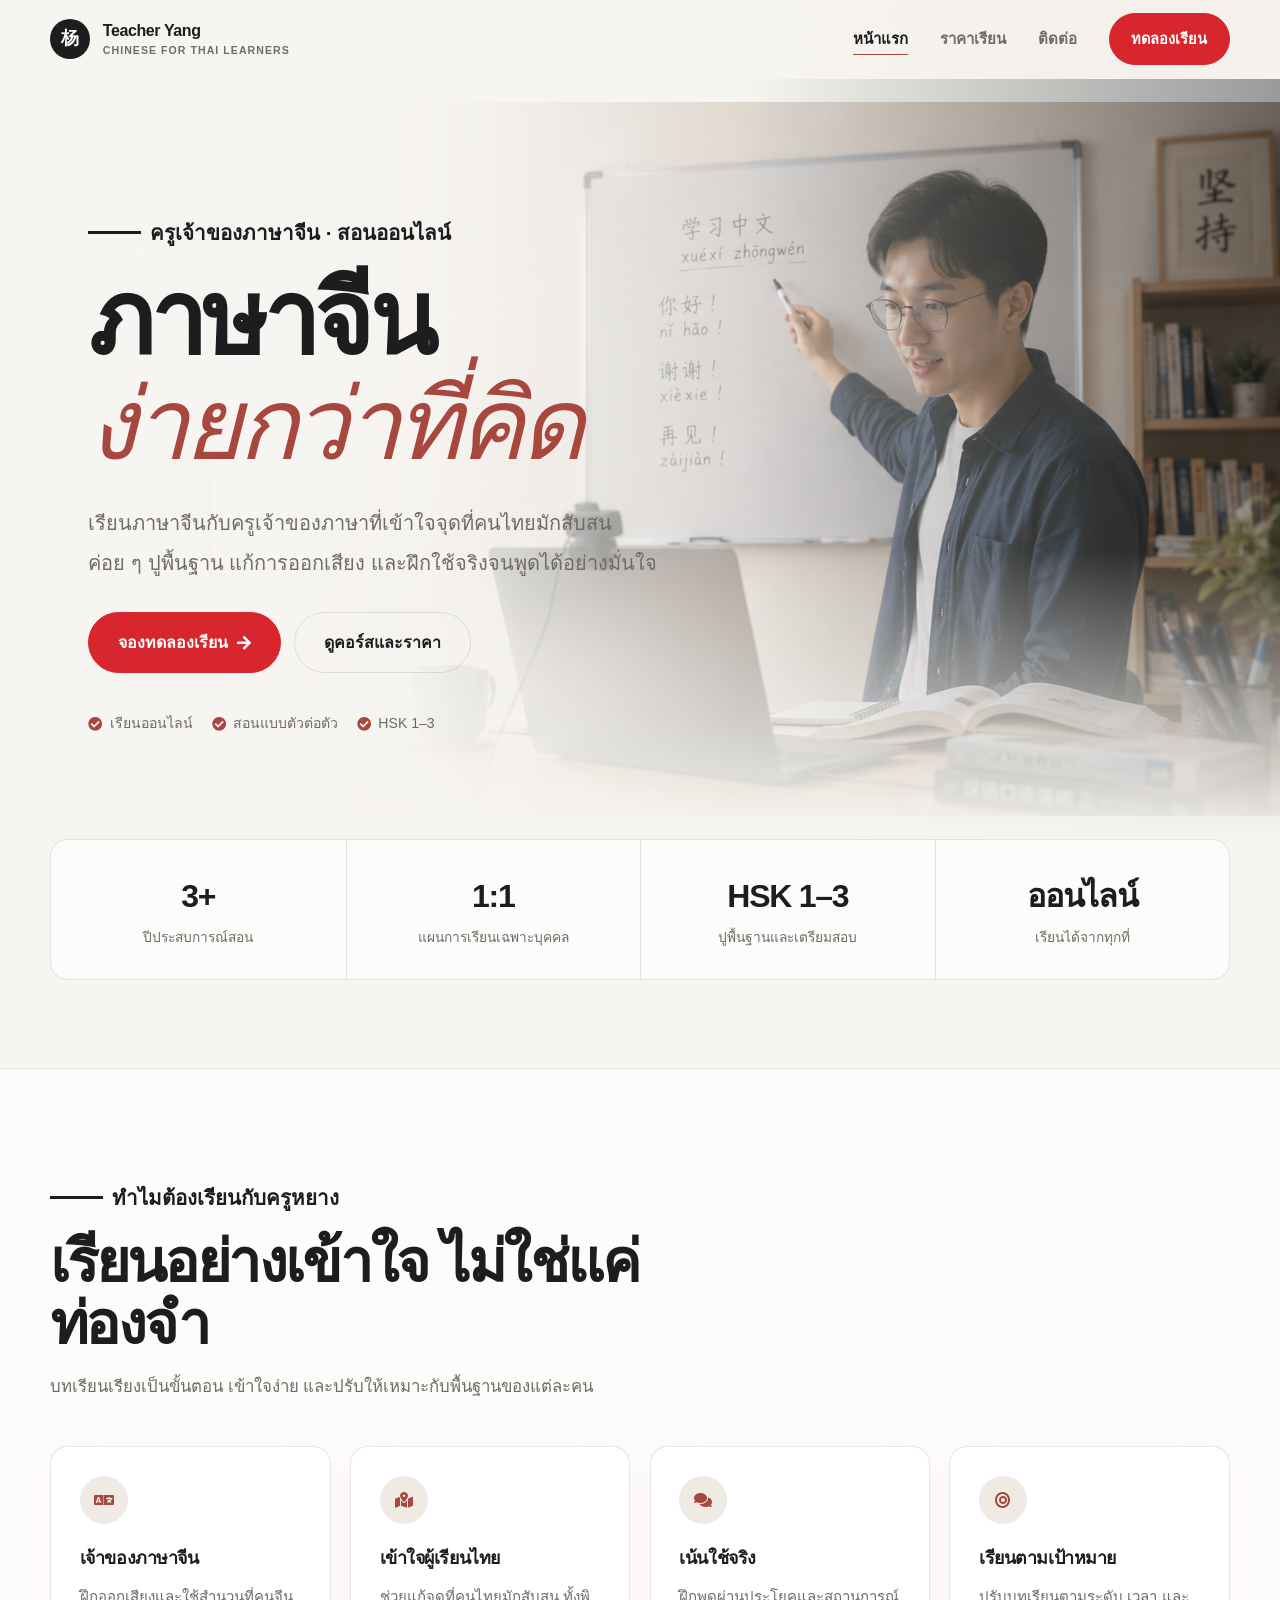
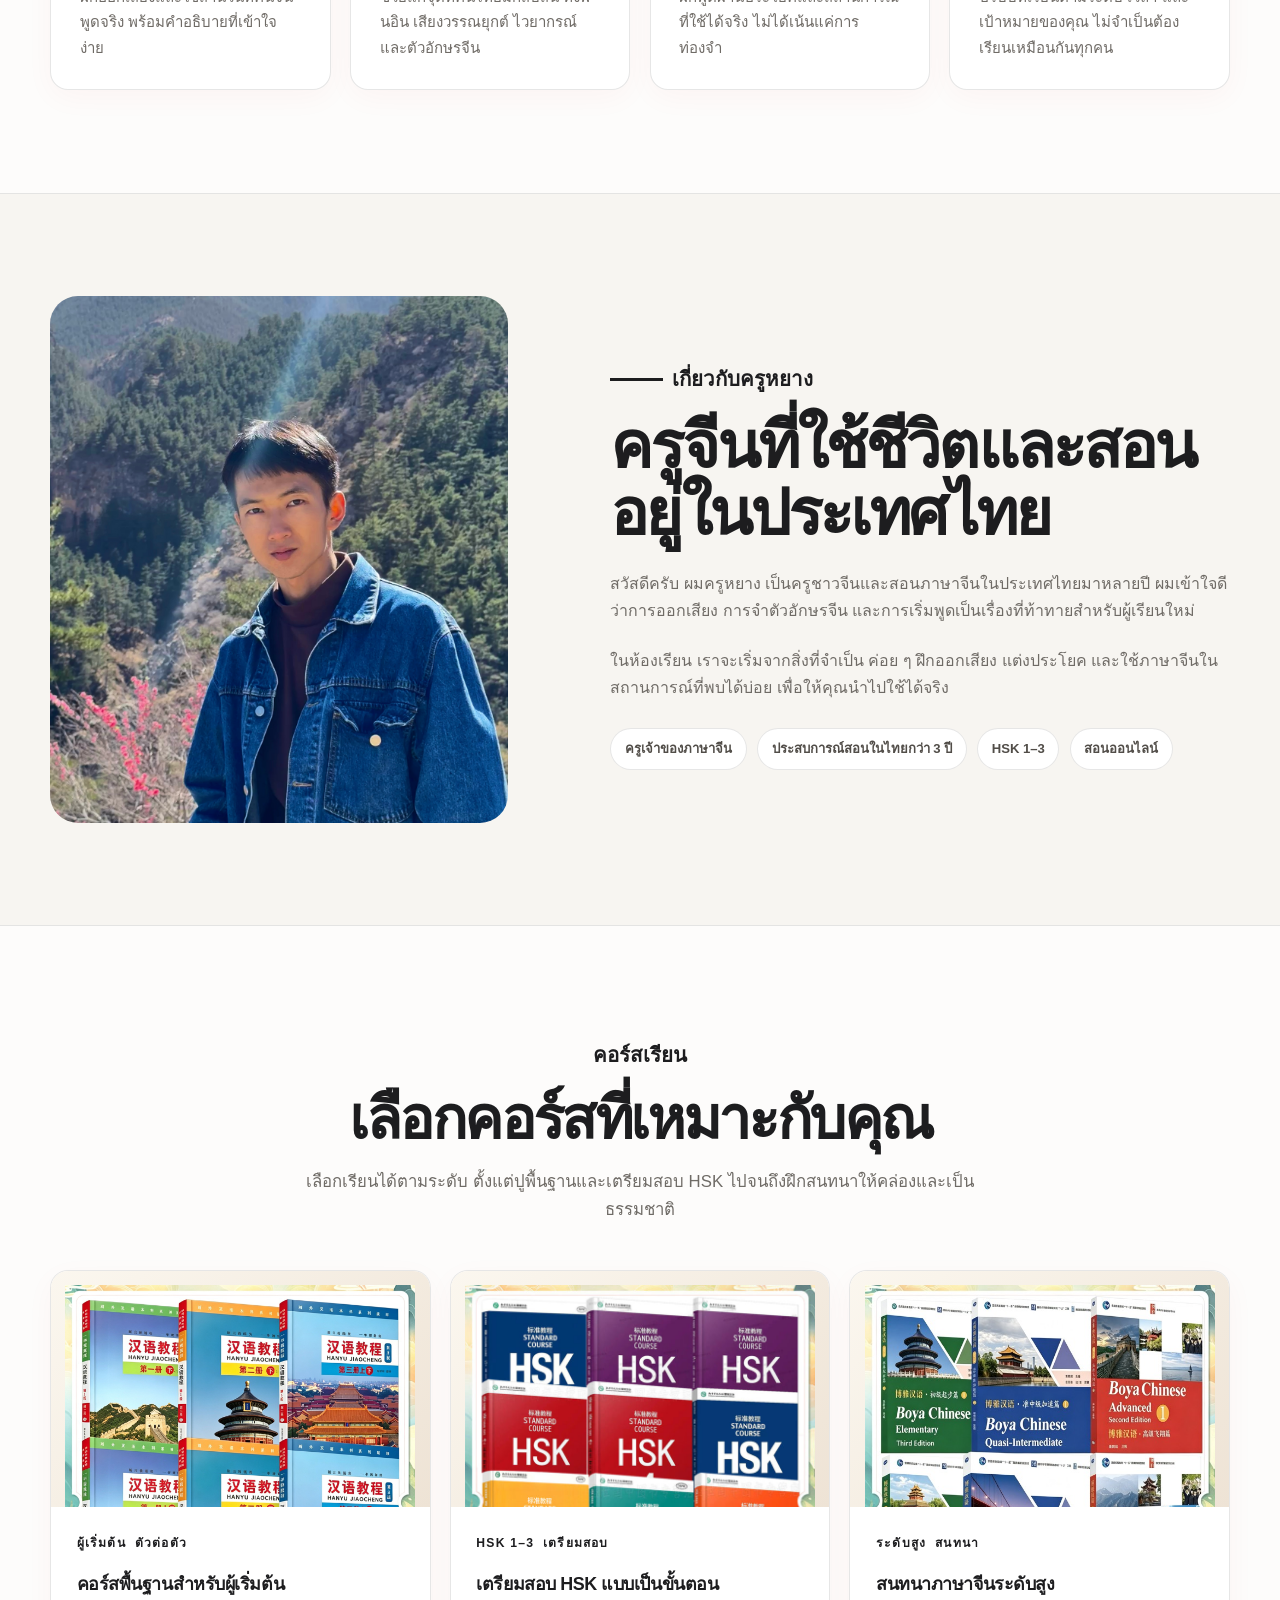
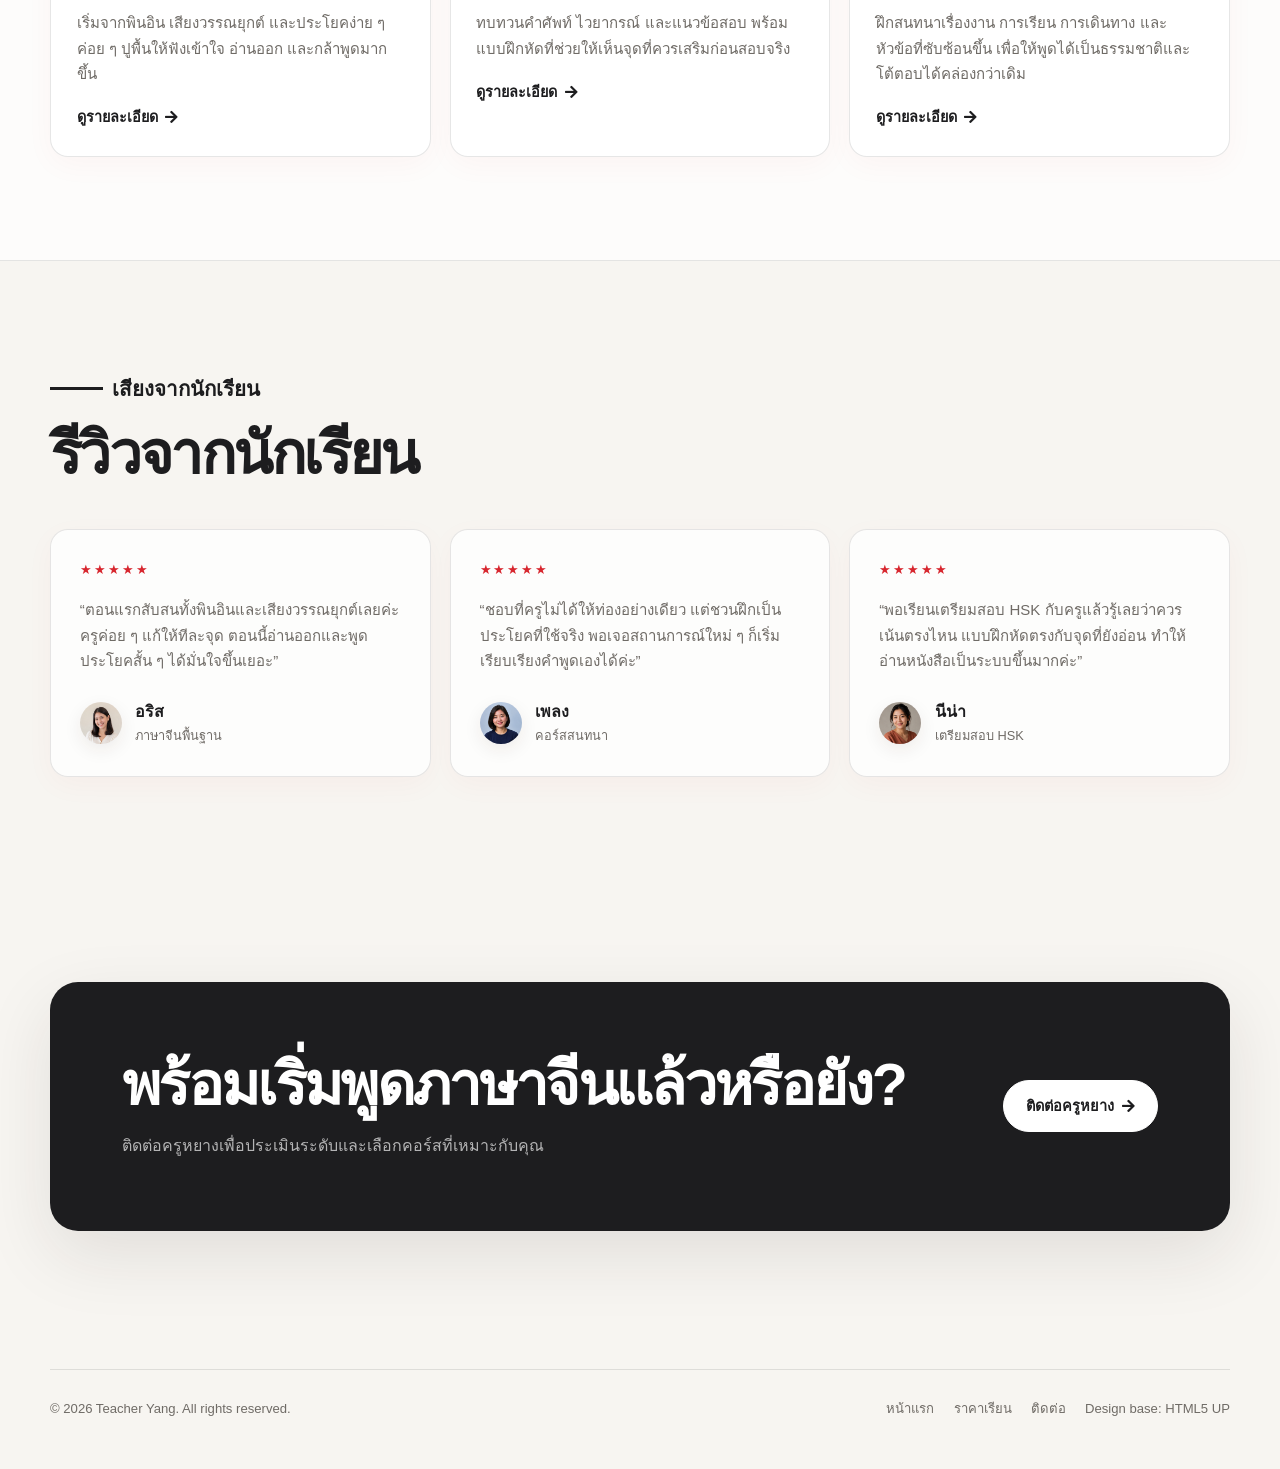
==== my-website--Chinese/index.html @ 4081b5c6 "Remove homepage learning resource section" ====
<!DOCTYPE HTML>
<!--
  Based on Editorial by HTML5 UP
  html5up.net | @ajlkn
  Free for personal and commercial use under the CCA 3.0 license (html5up.net/license)
-->
<html lang="th">
  <head>
    <title>Teacher Yang | เรียนภาษาจีนกับเจ้าของภาษา</title>
    <meta charset="utf-8" />
    <meta name="viewport" content="width=device-width, initial-scale=1" />
    <meta name="description" content="เรียนภาษาจีนออนไลน์กับครูหยาง เจ้าของภาษาจีนที่เข้าใจผู้เรียนชาวไทย" />
    <link rel="stylesheet" href="assets/css/fontawesome-all.min.css" />
    <link rel="stylesheet" href="assets/css/custom.css" />
  </head>
  <body class="site-body">
    <header class="site-header">
      <div class="container navbar">
        <a class="brand" href="index.html" aria-label="Teacher Yang homepage">
          <span class="brand-mark">杨</span>
          <span>Teacher Yang<small>Chinese for Thai learners</small></span>
        </a>

        <button class="nav-toggle" type="button" aria-label="เปิดเมนู" aria-expanded="false">
          <i class="fas fa-bars" aria-hidden="true"></i>
        </button>

        <ul class="nav-links">
          <li><a class="active" href="index.html">หน้าแรก</a></li>
          <li><a href="pricing.html">ราคาเรียน</a></li>
          <li><a href="contact.html">ติดต่อ</a></li>
          <li><a class="button" href="contact.html">ทดลองเรียน</a></li>
        </ul>
      </div>
    </header>

    <main>
      <section class="hero">
        <div class="container hero-grid">
          <div class="hero-copy reveal">
            <p class="eyebrow">ครูเจ้าของภาษาจีน · สอนออนไลน์</p>
            <h1>ภาษาจีน<br /><em>ง่ายกว่าที่คิด</em></h1>
            <p class="lead">
              <span>เรียนภาษาจีนกับครูเจ้าของภาษาที่เข้าใจจุดที่คนไทยมักสับสน</span>
              <span>ค่อย ๆ ปูพื้นฐาน แก้การออกเสียง และฝึกใช้จริงจนพูดได้อย่างมั่นใจ</span>
            </p>
            <div class="hero-actions">
              <a class="button" href="contact.html">จองทดลองเรียน <i class="fas fa-arrow-right"></i></a>
              <a class="button secondary" href="pricing.html">ดูคอร์สและราคา</a>
            </div>
            <div class="hero-note">
              <span><i class="fas fa-check-circle"></i> เรียนออนไลน์</span>
              <span><i class="fas fa-check-circle"></i> สอนแบบตัวต่อตัว</span>
              <span><i class="fas fa-check-circle"></i> HSK 1–3</span>
            </div>
          </div>

        </div>
      </section>

      <section class="stats">
        <div class="container stats-grid reveal">
          <div class="stat"><strong>3+</strong><span>ปีประสบการณ์สอน</span></div>
          <div class="stat"><strong>1:1</strong><span>แผนการเรียนเฉพาะบุคคล</span></div>
          <div class="stat"><strong>HSK 1–3</strong><span>ปูพื้นฐานและเตรียมสอบ</span></div>
          <div class="stat"><strong>ออนไลน์</strong><span>เรียนได้จากทุกที่</span></div>
        </div>
      </section>

      <section class="site-section white">
        <div class="container">
          <div class="section-heading reveal">
            <p class="eyebrow">ทำไมต้องเรียนกับครูหยาง</p>
            <h2>เรียนอย่างเข้าใจ ไม่ใช่แค่ท่องจำ</h2>
            <p>บทเรียนเรียงเป็นขั้นตอน เข้าใจง่าย และปรับให้เหมาะกับพื้นฐานของแต่ละคน</p>
          </div>

          <div class="feature-grid">
            <article class="feature-card reveal">
              <span class="icon-badge"><i class="fas fa-language"></i></span>
              <h3>เจ้าของภาษาจีน</h3>
              <p>ฝึกออกเสียงและใช้สำนวนที่คนจีนพูดจริง พร้อมคำอธิบายที่เข้าใจง่าย</p>
            </article>
            <article class="feature-card reveal">
              <span class="icon-badge"><i class="fas fa-map-marked-alt"></i></span>
              <h3>เข้าใจผู้เรียนไทย</h3>
              <p>ช่วยแก้จุดที่คนไทยมักสับสน ทั้งพินอิน เสียงวรรณยุกต์ ไวยากรณ์ และตัวอักษรจีน</p>
            </article>
            <article class="feature-card reveal">
              <span class="icon-badge"><i class="fas fa-comments"></i></span>
              <h3>เน้นใช้จริง</h3>
              <p>ฝึกพูดผ่านประโยคและสถานการณ์ที่ใช้ได้จริง ไม่ได้เน้นแค่การท่องจำ</p>
            </article>
            <article class="feature-card reveal">
              <span class="icon-badge"><i class="fas fa-bullseye"></i></span>
              <h3>เรียนตามเป้าหมาย</h3>
              <p>ปรับบทเรียนตามระดับ เวลา และเป้าหมายของคุณ ไม่จำเป็นต้องเรียนเหมือนกันทุกคน</p>
            </article>
          </div>
        </div>
      </section>

      <section class="site-section">
        <div class="container about-grid">
          <div class="about-image reveal">
            <img src="images/teacher-hero.jpg" alt="Portrait of Teacher Yang" />
          </div>
          <div class="about-copy reveal">
            <p class="eyebrow">เกี่ยวกับครูหยาง</p>
            <h2>ครูจีนที่ใช้ชีวิตและสอนอยู่ในประเทศไทย</h2>
            <p>
              สวัสดีครับ ผมครูหยาง เป็นครูชาวจีนและสอนภาษาจีนในประเทศไทยมาหลายปี
              ผมเข้าใจดีว่าการออกเสียง การจำตัวอักษรจีน และการเริ่มพูดเป็นเรื่องที่ท้าทายสำหรับผู้เรียนใหม่
            </p>
            <p>
              ในห้องเรียน เราจะเริ่มจากสิ่งที่จำเป็น ค่อย ๆ ฝึกออกเสียง แต่งประโยค
              และใช้ภาษาจีนในสถานการณ์ที่พบได้บ่อย เพื่อให้คุณนำไปใช้ได้จริง
            </p>
            <ul class="credentials">
              <li>ครูเจ้าของภาษาจีน</li>
              <li>ประสบการณ์สอนในไทยกว่า 3 ปี</li>
              <li>HSK 1–3</li>
              <li>สอนออนไลน์</li>
            </ul>
          </div>
        </div>
      </section>

      <section class="site-section white">
        <div class="container">
          <div class="section-heading centered reveal">
            <p class="eyebrow">คอร์สเรียน</p>
            <h2>เลือกคอร์สที่เหมาะกับคุณ</h2>
            <p>เลือกเรียนได้ตามระดับ ตั้งแต่ปูพื้นฐานและเตรียมสอบ HSK ไปจนถึงฝึกสนทนาให้คล่องและเป็นธรรมชาติ</p>
          </div>

          <div class="course-grid">
            <article class="course-card reveal">
              <div class="course-image book-photo"><img src="images/book-beginner.jpg" alt="Hanyu Jiaocheng beginner Chinese textbooks" /></div>
              <div class="course-body">
                <div class="course-meta"><span>ผู้เริ่มต้น</span><span>ตัวต่อตัว</span></div>
                <h3>คอร์สพื้นฐานสำหรับผู้เริ่มต้น</h3>
                <p>เริ่มจากพินอิน เสียงวรรณยุกต์ และประโยคง่าย ๆ ค่อย ๆ ปูพื้นให้ฟังเข้าใจ อ่านออก และกล้าพูดมากขึ้น</p>
                <a class="text-link" href="pricing.html">ดูรายละเอียด <i class="fas fa-arrow-right"></i></a>
              </div>
            </article>

            <article class="course-card reveal">
              <div class="course-image book-photo"><img src="images/book-hsk.jpg" alt="HSK standard course books" /></div>
              <div class="course-body">
                <div class="course-meta"><span>HSK 1–3</span><span>เตรียมสอบ</span></div>
                <h3>เตรียมสอบ HSK แบบเป็นขั้นตอน</h3>
                <p>ทบทวนคำศัพท์ ไวยากรณ์ และแนวข้อสอบ พร้อมแบบฝึกหัดที่ช่วยให้เห็นจุดที่ควรเสริมก่อนสอบจริง</p>
                <a class="text-link" href="pricing.html">ดูรายละเอียด <i class="fas fa-arrow-right"></i></a>
              </div>
            </article>

            <article class="course-card reveal">
              <div class="course-image book-photo"><img src="images/book-advanced.jpg" alt="Boya Chinese advanced conversation books" /></div>
              <div class="course-body">
                <div class="course-meta"><span>ระดับสูง</span><span>สนทนา</span></div>
                <h3>สนทนาภาษาจีนระดับสูง</h3>
                <p>ฝึกสนทนาเรื่องงาน การเรียน การเดินทาง และหัวข้อที่ซับซ้อนขึ้น เพื่อให้พูดได้เป็นธรรมชาติและโต้ตอบได้คล่องกว่าเดิม</p>
                <a class="text-link" href="pricing.html">ดูรายละเอียด <i class="fas fa-arrow-right"></i></a>
              </div>
            </article>
          </div>
        </div>
      </section>


      <section class="site-section">
        <div class="container">
          <div class="section-heading reveal">
            <p class="eyebrow">เสียงจากนักเรียน</p>
            <h2>รีวิวจากนักเรียน</h2>
          </div>

          <div class="testimonial-grid">
            <article class="testimonial-card reveal">
              <div class="stars">★★★★★</div>
              <p>“ตอนแรกสับสนทั้งพินอินและเสียงวรรณยุกต์เลยค่ะ ครูค่อย ๆ แก้ให้ทีละจุด ตอนนี้อ่านออกและพูดประโยคสั้น ๆ ได้มั่นใจขึ้นเยอะ”</p>
              <div class="student"><img class="student-avatar" src="images/avatar-aris-real.png" alt="Portrait of Aris" /><div><strong>อริส</strong><span>ภาษาจีนพื้นฐาน</span></div></div>
            </article>
            <article class="testimonial-card reveal">
              <div class="stars">★★★★★</div>
              <p>“ชอบที่ครูไม่ได้ให้ท่องอย่างเดียว แต่ชวนฝึกเป็นประโยคที่ใช้จริง พอเจอสถานการณ์ใหม่ ๆ ก็เริ่มเรียบเรียงคำพูดเองได้ค่ะ”</p>
              <div class="student"><img class="student-avatar" src="images/avatar-pleng-real.png" alt="Portrait of Pleng" /><div><strong>เพลง</strong><span>คอร์สสนทนา</span></div></div>
            </article>
            <article class="testimonial-card reveal">
              <div class="stars">★★★★★</div>
              <p>“พอเรียนเตรียมสอบ HSK กับครูแล้วรู้เลยว่าควรเน้นตรงไหน แบบฝึกหัดตรงกับจุดที่ยังอ่อน ทำให้อ่านหนังสือเป็นระบบขึ้นมากค่ะ”</p>
              <div class="student"><img class="student-avatar" src="images/avatar-nina-real.png" alt="Portrait of Nina" /><div><strong>นีน่า</strong><span>เตรียมสอบ HSK</span></div></div>
            </article>
          </div>
        </div>
      </section>

      <section class="site-section">
        <div class="container cta-panel reveal">
          <div>
            <h2>พร้อมเริ่มพูดภาษาจีนแล้วหรือยัง?</h2>
            <p>ติดต่อครูหยางเพื่อประเมินระดับและเลือกคอร์สที่เหมาะกับคุณ</p>
          </div>
          <a class="button light" href="contact.html">ติดต่อครูหยาง <i class="fas fa-arrow-right"></i></a>
        </div>
      </section>
    </main>

    <footer class="site-footer">
      <div class="container footer-grid">
        <span>© 2026 Teacher Yang. All rights reserved.</span>
        <div class="footer-links">
          <a href="index.html">หน้าแรก</a>
          <a href="pricing.html">ราคาเรียน</a>
          <a href="contact.html">ติดต่อ</a>
          <a href="https://html5up.net" target="_blank" rel="noopener">Design base: HTML5 UP</a>
        </div>
      </div>
    </footer>

    <script src="assets/js/site.js"></script>
  </body>
</html>
---- my-website--Chinese/assets/css/custom.css ----
:root {
  --bg: #f7f5f1;
  --surface: #ffffff;
  --surface-soft: #efeae3;
  --text: #1d1d1f;
  --muted: #6f6b66;
  --accent: #a8473d;
  --accent-dark: #7f342d;
  --button-red: #d7262e;
  --button-red-dark: #a7131b;
  --border: rgba(29, 29, 31, 0.11);
  --shadow: 0 24px 70px rgba(42, 34, 29, 0.10);
  --radius-lg: 28px;
  --radius-md: 18px;
  --max-width: 1180px;
}

* {
  box-sizing: border-box;
}

html {
  scroll-behavior: smooth;
}

body.site-body {
  margin: 0;
  min-width: 320px;
  background: var(--bg);
  color: var(--text);
  font-family: Inter, "Noto Sans Thai", "Noto Sans SC", -apple-system,
    BlinkMacSystemFont, "Segoe UI", sans-serif;
  font-size: 16px;
  line-height: 1.7;
  letter-spacing: 0;
}

body.site-body::before {
  content: "";
  position: fixed;
  inset: 0;
  z-index: -2;
  pointer-events: none;
  background:
    radial-gradient(circle at 86% 5%, rgba(168, 71, 61, 0.12), transparent 26rem),
    radial-gradient(circle at 5% 45%, rgba(196, 163, 116, 0.10), transparent 30rem);
}

.site-body a {
  color: inherit;
  text-decoration: none;
}

.site-body img {
  display: block;
  max-width: 100%;
}

.site-body button,
.site-body input,
.site-body textarea,
.site-body select {
  font: inherit;
}

.container {
  width: min(calc(100% - 40px), var(--max-width));
  margin-inline: auto;
}

.eyebrow {
  display: inline-flex;
  align-items: center;
  gap: 0.55rem;
  margin: 0 0 1rem;
  color: var(--text);
  font-size: 0.78rem;
  font-weight: 800;
  letter-spacing: 0.15em;
  text-transform: uppercase;
}

.eyebrow::before {
  content: "";
  width: 1.8rem;
  height: 1px;
  background: currentColor;
}

.hero-copy .eyebrow,
.section-heading .eyebrow,
.about-copy .eyebrow {
  position: relative;
  top: -0.35rem;
  margin-bottom: 0.9rem;
  color: var(--text);
  font-size: 1.28rem;
  font-weight: 900;
  letter-spacing: 0;
  line-height: 1.35;
}

.hero-copy .eyebrow::before,
.section-heading .eyebrow::before,
.about-copy .eyebrow::before {
  width: 3.3rem;
  height: 3px;
}

.section-heading {
  max-width: 710px;
  margin-bottom: 2.8rem;
}

.section-heading.centered {
  margin-inline: auto;
  text-align: center;
}

.section-heading.centered .eyebrow::before {
  display: none;
}

.section-heading h2,
.page-hero h1,
.hero-copy h1 {
  margin: 0;
  color: var(--text);
  font-weight: 650;
  letter-spacing: -0.045em;
  line-height: 1.06;
}

.section-heading h2 {
  font-size: clamp(2rem, 5vw, 3.65rem);
}

.section-heading p,
.page-hero p {
  margin: 1.1rem 0 0;
  color: var(--muted);
  font-size: 1.05rem;
}

.site-header {
  position: sticky;
  top: 0;
  z-index: 100;
  border-bottom: 1px solid transparent;
  background: rgba(247, 245, 241, 0.78);
  backdrop-filter: blur(18px);
  -webkit-backdrop-filter: blur(18px);
  transition: border-color 180ms ease, box-shadow 180ms ease;
}

.site-header.is-scrolled {
  border-bottom-color: var(--border);
  box-shadow: 0 12px 40px rgba(42, 34, 29, 0.05);
}

.navbar {
  display: flex;
  min-height: 78px;
  align-items: center;
  justify-content: space-between;
  gap: 2rem;
}

.brand {
  display: inline-flex;
  align-items: center;
  gap: 0.8rem;
  font-weight: 800;
  line-height: 1;
  letter-spacing: -0.025em;
}

.brand-mark {
  display: grid;
  width: 40px;
  height: 40px;
  place-items: center;
  border-radius: 50%;
  background: var(--text);
  color: #fff;
  font-family: Georgia, "Noto Serif SC", serif;
  font-size: 1.1rem;
}

.brand small {
  display: block;
  margin-top: 0.35rem;
  color: var(--muted);
  font-size: 0.66rem;
  font-weight: 650;
  letter-spacing: 0.1em;
  text-transform: uppercase;
}

.nav-links {
  display: flex;
  align-items: center;
  gap: 2rem;
  margin: 0;
  padding: 0;
  list-style: none;
}

.nav-links a:not(.button) {
  position: relative;
  color: var(--muted);
  font-size: 0.94rem;
  font-weight: 650;
}

.nav-links a:not(.button)::after {
  content: "";
  position: absolute;
  left: 0;
  right: 100%;
  bottom: -0.45rem;
  height: 1px;
  background: var(--accent);
  transition: right 180ms ease;
}

.nav-links a:not(.button):hover,
.nav-links a.active:not(.button) {
  color: var(--text);
}

.nav-links a:not(.button):hover::after,
.nav-links a.active:not(.button)::after {
  right: 0;
}

.nav-toggle {
  display: none;
  width: 44px;
  height: 44px;
  padding: 0;
  border: 1px solid var(--border);
  border-radius: 50%;
  background: var(--surface);
  color: var(--text);
  cursor: pointer;
}

.button {
  display: inline-flex;
  min-height: 50px;
  align-items: center;
  justify-content: center;
  gap: 0.55rem;
  padding: 0.8rem 1.35rem;
  border: 1px solid var(--button-red);
  border-radius: 999px;
  background: var(--button-red);
  color: #fff !important;
  font-size: 0.91rem;
  font-weight: 750;
  letter-spacing: 0;
  box-shadow: none;
  transition: transform 180ms ease, background 180ms ease, border-color 180ms ease;
}

.button:hover {
  transform: translateY(-2px);
  border-color: var(--button-red-dark);
  background: var(--button-red-dark);
}

.button.secondary {
  border-color: var(--border);
  background: transparent;
  color: var(--text) !important;
}

.button.secondary:hover {
  border-color: var(--text);
  background: var(--surface);
}

.button.light {
  border-color: #fff;
  background: #fff;
  color: var(--text) !important;
}

.hero {
  position: relative;
  isolation: isolate;
  min-height: min(760px, calc(100svh - 78px));
  display: flex;
  align-items: center;
  overflow: hidden;
  padding: clamp(5.2rem, 10vw, 8.4rem) 0 clamp(4rem, 7vw, 6rem);
  background:
    linear-gradient(
      90deg,
      rgba(247, 245, 241, 0.98) 0%,
      rgba(247, 245, 241, 0.92) 34%,
      rgba(247, 245, 241, 0.42) 58%,
      rgba(29, 29, 31, 0.42) 100%
    ),
    url("../../images/home-hero-bg.png") right center / auto 94% no-repeat;
  background-color: var(--bg);
}

.hero::after {
  content: "";
  position: absolute;
  inset: auto 0 0;
  z-index: -1;
  height: 38%;
  background: linear-gradient(to top, var(--bg), rgba(247, 245, 241, 0));
  pointer-events: none;
}

.hero-grid {
  display: grid;
  grid-template-columns: minmax(0, 0.63fr) minmax(240px, 0.37fr);
  align-items: center;
  gap: clamp(2rem, 6vw, 5rem);
}

.hero-copy {
  max-width: 720px;
  margin-left: clamp(1rem, 3vw, 3rem);
}

.hero-copy h1 {
  max-width: 760px;
  font-size: clamp(3.2rem, 7.8vw, 7.2rem);
}

.hero-copy h1 em {
  color: var(--accent);
  font-family: Georgia, "Noto Serif SC", serif;
  font-weight: 500;
}

.hero-copy .lead {
  max-width: 630px;
  margin: 1.7rem 0 0;
  color: var(--muted);
  font-size: clamp(1.05rem, 2vw, 1.25rem);
}

.hero-copy .lead span {
  display: block;
}

.hero-copy .lead span + span {
  margin-top: 0.35rem;
}

.hero-actions {
  display: flex;
  flex-wrap: wrap;
  gap: 0.85rem;
  margin-top: 2rem;
}

.hero-actions .button {
  min-height: 58px;
  padding: 1rem 1.8rem;
  font-size: 1rem;
}

.hero-note {
  display: flex;
  flex-wrap: wrap;
  gap: 1.2rem;
  margin-top: 2.4rem;
  color: var(--muted);
  font-size: 0.88rem;
}

.hero-note span {
  display: inline-flex;
  align-items: center;
  gap: 0.45rem;
}

.hero-note i {
  color: var(--accent);
}

.stats {
  padding: 0 0 5.5rem;
}

.stats-grid {
  display: grid;
  grid-template-columns: repeat(4, 1fr);
  overflow: hidden;
  border: 1px solid var(--border);
  border-radius: var(--radius-md);
  background: rgba(255, 255, 255, 0.66);
}

.stat {
  padding: 1.8rem;
  text-align: center;
}

.stat + .stat {
  border-left: 1px solid var(--border);
}

.stat strong {
  display: block;
  color: var(--text);
  font-size: clamp(1.4rem, 3vw, 2rem);
  letter-spacing: -0.04em;
}

.stat span {
  color: var(--muted);
  font-size: 0.86rem;
}

.site-section {
  padding: clamp(4.8rem, 8vw, 7.5rem) 0;
}

.site-section.white {
  border-block: 1px solid var(--border);
  background: rgba(255, 255, 255, 0.72);
}

.feature-grid,
.course-grid,
.testimonial-grid,
.pricing-grid {
  display: grid;
  grid-template-columns: repeat(3, 1fr);
  gap: 1.2rem;
}

.feature-grid {
  grid-template-columns: repeat(4, 1fr);
}

.feature-card,
.course-card,
.testimonial-card,
.pricing-card,
.contact-card,
.form-card {
  border: 1px solid var(--border);
  border-radius: var(--radius-md);
  background: rgba(255, 255, 255, 0.78);
  box-shadow: 0 8px 30px rgba(224, 16, 16, 0.035);
}

.feature-card {
  padding: 1.8rem;
  transition: transform 180ms ease, box-shadow 180ms ease, border-color 180ms ease;
}

.feature-card:hover {
  transform: translateY(-5px);
  border-color: rgba(213, 58, 41, 0.34);
  box-shadow: 0 20px 50px rgba(154, 91, 52, 0.08);
}

.icon-badge {
  display: grid;
  width: 48px;
  height: 48px;
  margin-bottom: 1.2rem;
  place-items: center;
  border-radius: 50%;
  background: var(--surface-soft);
  color: var(--accent);
}

.feature-card h3,
.course-card h3,
.pricing-card h3 {
  margin: 0 0 0.65rem;
  font-size: 1.12rem;
  letter-spacing: -0.025em;
}

.feature-card p,
.course-card p,
.testimonial-card p,
.pricing-card p {
  margin: 0;
  color: var(--muted);
  font-size: 0.94rem;
}

.about-grid {
  display: grid;
  grid-template-columns: minmax(300px, 0.85fr) minmax(0, 1.15fr);
  align-items: center;
  gap: clamp(3rem, 8vw, 7rem);
}

.about-image {
  overflow: hidden;
  aspect-ratio: 4 / 4.6;
  border-radius: var(--radius-lg);
  background: var(--surface-soft);
}

.about-image img {
  width: 100%;
  height: 100%;
  object-fit: cover;
  object-position: center 38%;
}

.about-copy h2 {
  margin: 0;
  font-size: clamp(2.2rem, 5vw, 4.2rem);
  letter-spacing: -0.045em;
  line-height: 1.05;
}

.about-copy > p {
  margin: 1.4rem 0 0;
  color: var(--muted);
}

.credentials {
  display: flex;
  flex-wrap: wrap;
  gap: 0.65rem;
  margin: 1.7rem 0 0;
  padding: 0;
  list-style: none;
}

.credentials li {
  padding: 0.55rem 0.85rem;
  border: 1px solid var(--border);
  border-radius: 999px;
  background: var(--surface);
  color: #514d48;
  font-size: 0.82rem;
  font-weight: 650;
}

.course-card {
  overflow: hidden;
}

.course-card .course-image {
  display: grid;
  place-items: center;
  overflow: hidden;
  aspect-ratio: 16 / 10;
  padding: 0.9rem;
  background: linear-gradient(135deg, #fbf7ef, #eee3d5);
}

.course-card .course-image img {
  width: 100%;
  height: 100%;
  object-fit: contain;
  transition: transform 400ms ease;
}

.course-card .course-image.book-photo img {
  object-fit: contain;
}

.course-card:hover .course-image img {
  transform: scale(1.035);
}

.course-card .course-body {
  padding: 1.6rem;
}

.resource-section {
  padding: clamp(3.8rem, 7vw, 6.5rem) 0;
  border-block: 1px solid var(--border);
  background: rgba(239, 234, 227, 0.66);
}

.resource-layout {
  display: grid;
  grid-template-columns: minmax(0, 0.82fr) minmax(360px, 1.18fr);
  align-items: center;
  gap: clamp(2rem, 6vw, 5.5rem);
}

.resource-copy h2 {
  margin: 0;
  color: var(--text);
  font-size: clamp(2rem, 4.6vw, 3.45rem);
  letter-spacing: -0.035em;
  line-height: 1.08;
}

.resource-copy > p:last-child {
  max-width: 32rem;
  margin: 1rem 0 0;
  color: var(--muted);
}

.resource-download {
  display: grid;
  grid-template-columns: auto minmax(0, 1fr) auto;
  align-items: center;
  gap: 1.1rem;
  min-height: 8.25rem;
  padding: 1.35rem;
  border: 1px solid var(--border);
  border-radius: var(--radius-md);
  background: rgba(255, 255, 255, 0.88);
  box-shadow: 0 12px 32px rgba(42, 34, 29, 0.06);
  transition: transform 180ms ease, border-color 180ms ease, box-shadow 180ms ease;
}

.resource-download:hover {
  transform: translateY(-3px);
  border-color: rgba(215, 38, 46, 0.42);
  box-shadow: 0 20px 42px rgba(42, 34, 29, 0.10);
}

.resource-file-icon {
  display: grid;
  width: 3.4rem;
  height: 3.4rem;
  place-items: center;
  border-radius: 8px;
  background: var(--surface-soft);
  color: var(--button-red);
  font-size: 1.35rem;
}

.resource-file-copy {
  min-width: 0;
}

.resource-file-copy strong,
.resource-file-copy small {
  display: block;
}

.resource-file-copy strong {
  color: var(--text);
  font-size: 1rem;
  line-height: 1.4;
}

.resource-file-copy small {
  margin-top: 0.35rem;
  color: var(--muted);
  font-size: 0.8rem;
}

.resource-action {
  display: inline-flex;
  min-height: 44px;
  align-items: center;
  justify-content: center;
  gap: 0.5rem;
  padding: 0.7rem 0.9rem;
  border-radius: 8px;
  background: var(--button-red);
  color: #fff;
  font-size: 0.86rem;
  font-weight: 750;
  white-space: nowrap;
}

.resource-download:hover .resource-action {
  background: var(--button-red-dark);
}

.course-meta {
  display: flex;
  flex-wrap: wrap;
  gap: 0.55rem;
  margin-bottom: 1rem;
  color: var(--text);
  font-size: 0.76rem;
  font-weight: 800;
  letter-spacing: 0.1em;
  text-transform: uppercase;
}

.text-link {
  display: inline-flex;
  align-items: center;
  gap: 0.45rem;
  margin-top: 1.15rem;
  color: var(--text);
  font-size: 0.9rem;
  font-weight: 750;
}

.text-link:hover {
  color: var(--accent);
}

.testimonial-card {
  padding: 1.8rem;
}

.stars {
  margin-bottom: 1rem;
  color: var(--button-red);
  font-size: 0.82rem;
  letter-spacing: 0.15em;
}

.student {
  display: flex;
  align-items: center;
  gap: 0.85rem;
  margin-top: 1.5rem;
}

.student-avatar {
  display: block;
  flex: 0 0 42px;
  width: 42px;
  height: 42px;
  border-radius: 50%;
  background: var(--surface-soft);
  object-fit: cover;
  box-shadow: 0 6px 18px rgba(42, 34, 29, 0.08);
}

.student strong,
.student span {
  display: block;
}

.student span {
  color: var(--muted);
  font-size: 0.8rem;
}

.cta-panel {
  display: grid;
  grid-template-columns: minmax(0, 1fr) auto;
  align-items: center;
  gap: 2rem;
  overflow: hidden;
  padding: clamp(2.4rem, 6vw, 4.5rem);
  border-radius: var(--radius-lg);
  background: var(--text);
  color: #fff;
  box-shadow: var(--shadow);
}

.cta-panel h2 {
  margin: 0;
  color: #fff;
  font-size: clamp(2rem, 5vw, 3.7rem);
  letter-spacing: -0.045em;
  line-height: 1.05;
}

.cta-panel p {
  max-width: 620px;
  margin: 1rem 0 0;
  color: rgba(255, 255, 255, 0.67);
}

.site-footer {
  padding: 2.2rem 0 3rem;
}

.footer-grid {
  display: flex;
  align-items: center;
  justify-content: space-between;
  gap: 2rem;
  padding-top: 1.8rem;
  border-top: 1px solid var(--border);
  color: var(--muted);
  font-size: 0.82rem;
}

.footer-links {
  display: flex;
  flex-wrap: wrap;
  gap: 1.2rem;
}

.footer-links a:hover {
  color: var(--accent);
}

.page-hero {
  padding: clamp(5rem, 10vw, 8.5rem) 0 4rem;
  text-align: center;
}

.page-hero h1 {
  font-size: clamp(3rem, 8vw, 6.4rem);
}

.page-hero p {
  max-width: 650px;
  margin-inline: auto;
}

.pricing-grid {
  align-items: stretch;
}

.pricing-card {
  position: relative;
  display: flex;
  flex-direction: column;
  padding: 2rem;
}

.pricing-card.featured {
  border-color: var(--button-red);
  background: var(--button-red);
  color: #fff;
  transform: translateY(-12px);
  box-shadow: var(--shadow);
}

.pricing-card.featured h3,
.pricing-card.featured .price,
.pricing-card.featured .pricing-list,
.pricing-card.featured p {
  color: #fff;
}

.pricing-card.featured p,
.pricing-card.featured .pricing-list li {
  color: rgba(255, 255, 255, 0.72);
}

.pricing-card.featured .price small {
  color: rgba(255, 255, 255, 0.78);
}

.pricing-card.featured .badge {
  background: #fff;
  color: var(--accent-dark);
}

.badge {
  position: absolute;
  top: 1rem;
  right: 1rem;
  padding: 0.4rem 0.7rem;
  border-radius: 999px;
  background: var(--accent);
  color: #fff;
  font-size: 0.7rem;
  font-weight: 800;
  letter-spacing: 0.08em;
  text-transform: uppercase;
}

.price {
  margin: 1.35rem 0;
  color: var(--text);
  font-size: clamp(2.5rem, 5vw, 3.8rem);
  font-weight: 750;
  letter-spacing: -0.055em;
  line-height: 1;
}

.price small {
  color: var(--muted);
  font-size: 0.78rem;
  font-weight: 600;
  letter-spacing: 0;
}

.pricing-list {
  display: grid;
  gap: 0.85rem;
  margin: 1.7rem 0 2rem;
  padding: 0;
  color: var(--muted);
  list-style: none;
}

.pricing-list li {
  display: flex;
  gap: 0.7rem;
  align-items: flex-start;
}

.pricing-list i {
  margin-top: 0.35rem;
  color: var(--accent);
}

.pricing-card .button {
  margin-top: auto;
}

.simple-note {
  max-width: 840px;
  margin: 3rem auto 0;
  padding: 1.5rem;
  border: 1px solid var(--border);
  border-radius: var(--radius-md);
  color: var(--muted);
  text-align: center;
  background: rgba(255, 255, 255, 0.5);
}

.contact-layout {
  display: grid;
  grid-template-columns: 0.82fr 1.18fr;
  align-items: stretch;
  gap: 1.4rem;
}

.contact-card,
.form-card {
  padding: clamp(1.6rem, 4vw, 2.4rem);
}

.contact-card {
  display: flex;
  flex-direction: column;
}

.contact-card h2,
.form-card h2 {
  margin: 0 0 0.8rem;
  font-size: 1.6rem;
  letter-spacing: -0.03em;
}

.contact-card > p,
.form-card > p {
  margin: 0 0 1.6rem;
  color: var(--muted);
}

.contact-list {
  display: grid;
  gap: 0.8rem;
  margin: 0;
  padding: 0;
  list-style: none;
}

.contact-list a,
.contact-list span {
  display: flex;
  align-items: center;
  gap: 0.8rem;
  padding: 0.9rem 0;
  border-bottom: 1px solid var(--border);
}

.contact-list i {
  width: 1.1rem;
  color: var(--accent);
  text-align: center;
}

.social-buttons {
  display: flex;
  flex-wrap: wrap;
  gap: 0.65rem;
  margin-top: auto;
  padding-top: 1.7rem;
}

.social-circle {
  display: grid;
  width: 44px;
  height: 44px;
  place-items: center;
  border: 1px solid var(--border);
  border-radius: 50%;
  background: var(--surface);
}

.social-circle:hover {
  border-color: var(--accent);
  color: var(--accent);
}

.wechat-page {
  display: grid;
  min-height: 100vh;
  place-items: center;
  padding: 1.5rem;
}

.wechat-card {
  width: min(100%, 25rem);
  padding: clamp(1.5rem, 5vw, 2.25rem);
  background: var(--surface);
  border: 1px solid var(--border);
  border-radius: 8px;
  box-shadow: var(--shadow);
}

.wechat-profile {
  display: flex;
  align-items: center;
  gap: 0.9rem;
  margin-bottom: 1.7rem;
}

.wechat-profile img {
  display: block;
  flex: 0 0 4rem;
  width: 4rem;
  height: 4rem;
  border-radius: 8px;
  object-fit: cover;
}

.wechat-profile h1 {
  margin: 0;
  color: var(--text);
  font-size: 1.35rem;
  font-weight: 800;
}

.wechat-profile p,
.wechat-caption {
  margin: 0.2rem 0 0;
  color: var(--muted);
}

.wechat-qr {
  display: block;
  width: min(100%, 19rem);
  height: auto;
  margin: 0 auto;
}

.wechat-caption {
  margin-top: 1.3rem;
  text-align: center;
}

.wechat-back {
  display: block;
  width: fit-content;
  margin: 1.35rem auto 0;
  color: var(--text);
  font-size: 0.9rem;
}

.wechat-back:hover {
  color: var(--accent);
}

.form-grid {
  display: grid;
  grid-template-columns: 1fr 1fr;
  gap: 1rem;
}

.form-field.full {
  grid-column: 1 / -1;
}

.form-field label {
  display: block;
  margin-bottom: 0.45rem;
  color: #4a4642;
  font-size: 0.82rem;
  font-weight: 700;
}

.site-body input,
.site-body textarea,
.site-body select {
  width: 100%;
  border: 1px solid var(--border);
  border-radius: 12px;
  outline: none;
  background: rgba(247, 245, 241, 0.72);
  color: var(--text);
  box-shadow: none;
  transition: border-color 180ms ease, box-shadow 180ms ease;
}

.site-body input,
.site-body select {
  height: 52px;
  padding: 0 0.95rem;
}

.site-body textarea {
  min-height: 150px;
  padding: 0.85rem 0.95rem;
  resize: vertical;
}

.site-body input:focus,
.site-body textarea:focus,
.site-body select:focus {
  border-color: var(--accent);
  box-shadow: 0 0 0 4px rgba(168, 71, 61, 0.10);
}

.form-actions {
  display: flex;
  align-items: center;
  justify-content: space-between;
  gap: 1rem;
  margin-top: 1.2rem;
}

.form-hint {
  color: var(--muted);
  font-size: 0.78rem;
}

.reveal {
  opacity: 0;
  transform: translateY(18px);
  transition: opacity 650ms ease, transform 650ms ease;
}

.reveal.is-visible {
  opacity: 1;
  transform: none;
}

@media (max-width: 980px) {
  .hero-grid {
    grid-template-columns: minmax(0, 0.72fr) minmax(180px, 0.28fr);
  }

  .about-grid,
  .contact-layout {
    grid-template-columns: 1fr;
  }

  .hero-copy {
    max-width: 600px;
  }

  .feature-grid,
  .course-grid,
  .testimonial-grid,
  .pricing-grid {
    grid-template-columns: repeat(2, 1fr);
  }

  .feature-grid .feature-card:last-child,
  .pricing-grid .pricing-card:last-child {
    grid-column: span 2;
  }

  .pricing-card.featured {
    transform: none;
  }
}

@media (max-width: 760px) {
  .container {
    width: min(calc(100% - 28px), var(--max-width));
  }

  .navbar {
    min-height: 70px;
  }

  .nav-toggle {
    display: grid;
    place-items: center;
  }

  .nav-links {
    position: absolute;
    top: calc(100% + 1px);
    left: 14px;
    right: 14px;
    display: none;
    align-items: stretch;
    gap: 0;
    padding: 0.65rem;
    border: 1px solid var(--border);
    border-radius: 18px;
    background: rgba(255, 255, 255, 0.97);
    box-shadow: var(--shadow);
  }

  .nav-links.is-open {
    display: grid;
  }

  .nav-links li a {
    display: flex;
    width: 100%;
    min-height: 48px;
    align-items: center;
    padding: 0 0.8rem;
  }

  .nav-links .button {
    margin-top: 0.35rem;
  }

  .hero {
    padding-top: 3.5rem;
  }

  .hero-copy h1 {
    font-size: clamp(2.85rem, 15vw, 4.65rem);
  }

  .hero-grid {
    gap: 3rem;
  }

  .stats-grid,
  .feature-grid,
  .course-grid,
  .testimonial-grid,
  .pricing-grid,
  .form-grid {
    grid-template-columns: 1fr;
  }

  .stat:nth-child(odd) {
    border-left: 0;
  }

  .stat + .stat {
    border-left: 0;
    border-top: 1px solid var(--border);
  }

  .feature-grid .feature-card:last-child,
  .pricing-grid .pricing-card:last-child,
  .form-field.full {
    grid-column: auto;
  }

  .cta-panel {
    grid-template-columns: 1fr;
  }

  .resource-layout {
    grid-template-columns: 1fr;
    gap: 1.6rem;
  }

  .resource-download {
    grid-template-columns: auto minmax(0, 1fr);
    padding: 1.1rem;
  }

  .resource-action {
    grid-column: 1 / -1;
    width: 100%;
  }

  .footer-grid,
  .form-actions {
    align-items: flex-start;
    flex-direction: column;
  }
}

@media (prefers-reduced-motion: reduce) {
  html {
    scroll-behavior: auto;
  }

  *,
  *::before,
  *::after {
    animation-duration: 0.01ms !important;
    animation-iteration-count: 1 !important;
    transition-duration: 0.01ms !important;
  }
}
@media (max-width: 760px) {
  html,
  body.site-body {
    max-width: 100%;
    overflow-x: hidden;
  }

  .container {
    width: min(calc(100% - 32px), var(--max-width));
  }

  .brand {
    min-width: 0;
  }

  .brand small {
    max-width: 180px;
    white-space: normal;
  }

  .hero {
    min-height: 0;
    align-items: flex-start;
    padding: 2rem 0 2.5rem;
    background:
      linear-gradient(
        90deg,
        rgba(247, 245, 241, 0.98) 0%,
        rgba(247, 245, 241, 0.95) 52%,
        rgba(247, 245, 241, 0.50) 80%,
        rgba(29, 29, 31, 0.16) 100%
      ),
      linear-gradient(
        to top,
        rgba(247, 245, 241, 0.96) 0%,
        rgba(247, 245, 241, 0.42) 28%,
        rgba(247, 245, 241, 0.06) 66%
      ),
      url("../../images/home-hero-bg.png") 66% center / cover no-repeat;
  }

  .hero-grid {
    grid-template-columns: 1fr;
    gap: 0;
  }

  .hero-copy {
    max-width: 100%;
    margin-left: 0;
  }

  .hero-copy h1 {
    font-size: clamp(2.45rem, 12vw, 3.55rem);
    letter-spacing: -0.025em;
  }

  .hero-copy .lead {
    margin-top: 1.2rem;
    font-size: 1rem;
    line-height: 1.62;
  }

  .hero-actions {
    display: grid;
    grid-template-columns: 1fr;
    gap: 0.75rem;
    margin-top: 1.5rem;
  }

  .hero-actions .button {
    width: 100%;
    min-height: 50px;
    padding: 0.8rem 1.2rem;
    font-size: 0.92rem;
  }

  .hero-note {
    display: none;
  }

  .stats {
    padding-bottom: 3rem;
  }

  .stats-grid {
    grid-template-columns: repeat(2, minmax(0, 1fr));
    gap: 0.75rem;
    overflow: visible;
    border: 0;
    background: transparent;
  }

  .stat,
  .stat + .stat,
  .stat:nth-child(odd) {
    padding: 1.1rem 0.8rem;
    border: 1px solid var(--border);
    border-radius: 16px;
    background: rgba(255, 255, 255, 0.72);
  }

  .stat strong {
    font-size: 1.35rem;
  }

  .stat span {
    font-size: 0.78rem;
    line-height: 1.35;
  }

  .site-section {
    padding: 3.6rem 0;
  }

  .section-heading {
    margin-bottom: 1.8rem;
  }

  .section-heading h2,
  .about-copy h2,
  .cta-panel h2,
  .page-hero h1 {
    font-size: clamp(2rem, 9vw, 2.75rem);
    letter-spacing: -0.025em;
  }

  .feature-card,
  .testimonial-card {
    padding: 1.35rem;
  }

  .about-grid {
    gap: 1.8rem;
  }

  .about-image {
    aspect-ratio: 4 / 3.4;
    border-radius: 22px;
  }

  .course-grid,
  .testimonial-grid,
  .pricing-grid,
  .contact-layout,
  .form-grid {
    gap: 1rem;
  }

  .course-card .course-image {
    aspect-ratio: 4 / 3;
    padding: 0.75rem;
  }

  .course-card .course-body,
  .pricing-card,
  .contact-card,
  .form-card {
    padding: 1.35rem;
  }

  .price {
    font-size: clamp(2.25rem, 12vw, 3rem);
  }

  .cta-panel {
    padding: 1.6rem;
    border-radius: 22px;
  }

  .cta-panel .button,
  .form-actions .button {
    width: 100%;
  }

  .page-hero {
    padding: 3.8rem 0 2.5rem;
  }

  .footer-grid {
    gap: 1.1rem;
  }
}

@media (max-width: 560px) {
  .hero {
    min-height: 0;
    display: flex;
    align-items: flex-start;
    padding: 1.25rem 0 0.8rem;
    background:
      linear-gradient(
        90deg,
        rgba(247, 245, 241, 0.91) 0%,
        rgba(247, 245, 241, 0.80) 48%,
        rgba(247, 245, 241, 0.42) 76%,
        rgba(29, 29, 31, 0.08) 100%
      ),
      linear-gradient(
        to top,
        rgba(247, 245, 241, 0.84) 0%,
        rgba(247, 245, 241, 0.22) 28%,
        rgba(247, 245, 241, 0.02) 66%
      ),
      url("../../images/home-hero-mobile-v2.jpg") right center / cover no-repeat;
  }

  .hero::after {
    display: none;
  }

  .hero-copy .lead span + span {
    margin-top: 0.6rem;
  }

  .hero-actions {
    margin-top: 1.25rem;
  }
}

@media (max-width: 480px) {
  .container {
    width: min(calc(100% - 28px), var(--max-width));
  }

  .navbar {
    gap: 1rem;
  }

  .brand-mark {
    width: 36px;
    height: 36px;
  }

  .brand small {
    max-width: 145px;
    font-size: 0.58rem;
  }

  .hero {
    padding-top: 1.05rem;
    padding-bottom: 0.65rem;
    background:
      linear-gradient(
        90deg,
        rgba(247, 245, 241, 0.94) 0%,
        rgba(247, 245, 241, 0.84) 50%,
        rgba(247, 245, 241, 0.46) 78%,
        rgba(29, 29, 31, 0.08) 100%
      ),
      linear-gradient(
        to top,
        rgba(247, 245, 241, 0.88) 0%,
        rgba(247, 245, 241, 0.20) 30%,
        rgba(247, 245, 241, 0.02) 70%
      ),
      url("../../images/home-hero-mobile-v2.jpg") right center / cover no-repeat;
  }

  .hero-copy h1 {
    font-size: clamp(2.15rem, 10.8vw, 2.8rem);
  }

  .hero-copy .lead {
    max-width: 32rem;
    font-size: 0.94rem;
    line-height: 1.58;
  }

  .eyebrow {
    font-size: 0.68rem;
    letter-spacing: 0.08em;
  }

  .eyebrow::before {
    width: 1.1rem;
  }

  .button {
    min-height: 48px;
    padding-inline: 1rem;
  }

  .stats-grid {
    gap: 0.6rem;
  }

  .stat {
    padding: 0.95rem 0.65rem;
  }

  .stat strong {
    font-size: 1.2rem;
  }

  .stat span {
    font-size: 0.72rem;
  }

  .course-card .course-body,
  .pricing-card,
  .contact-card,
  .form-card,
  .feature-card,
  .testimonial-card {
    padding: 1.15rem;
  }
}
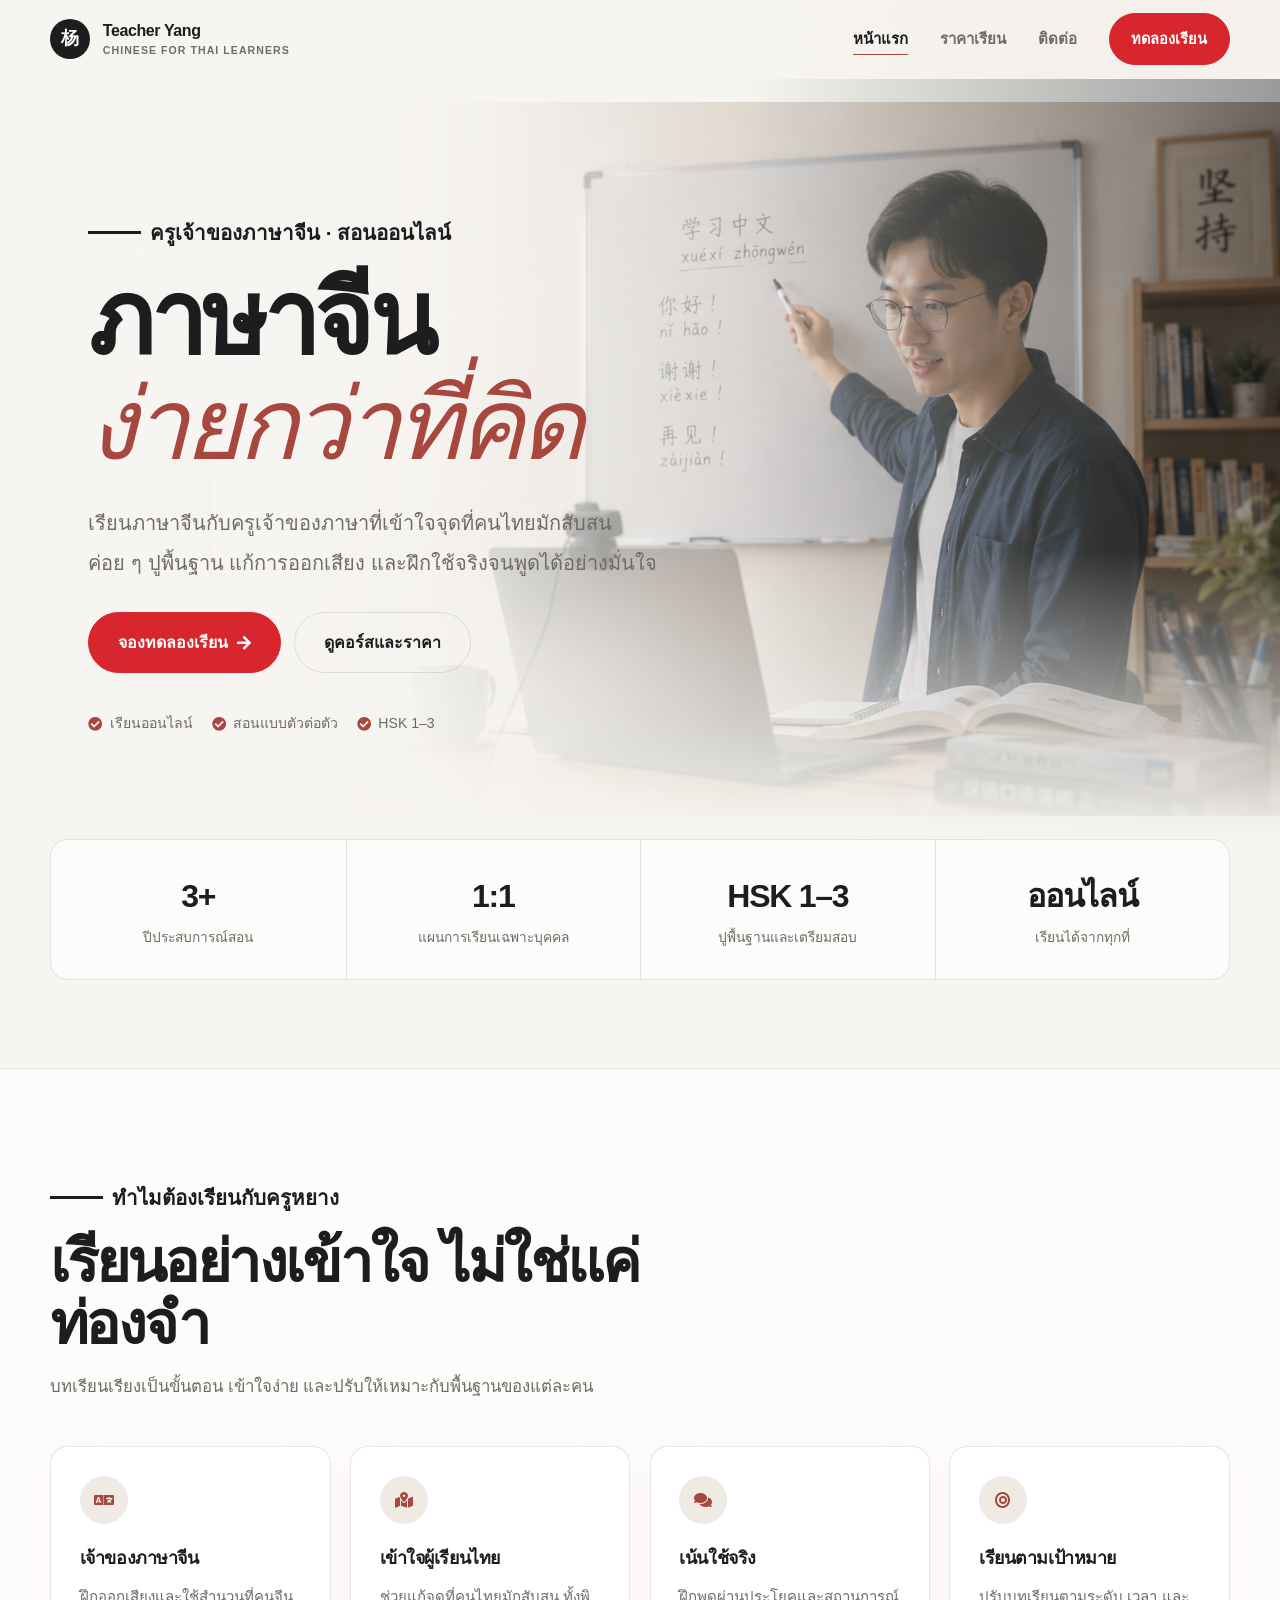
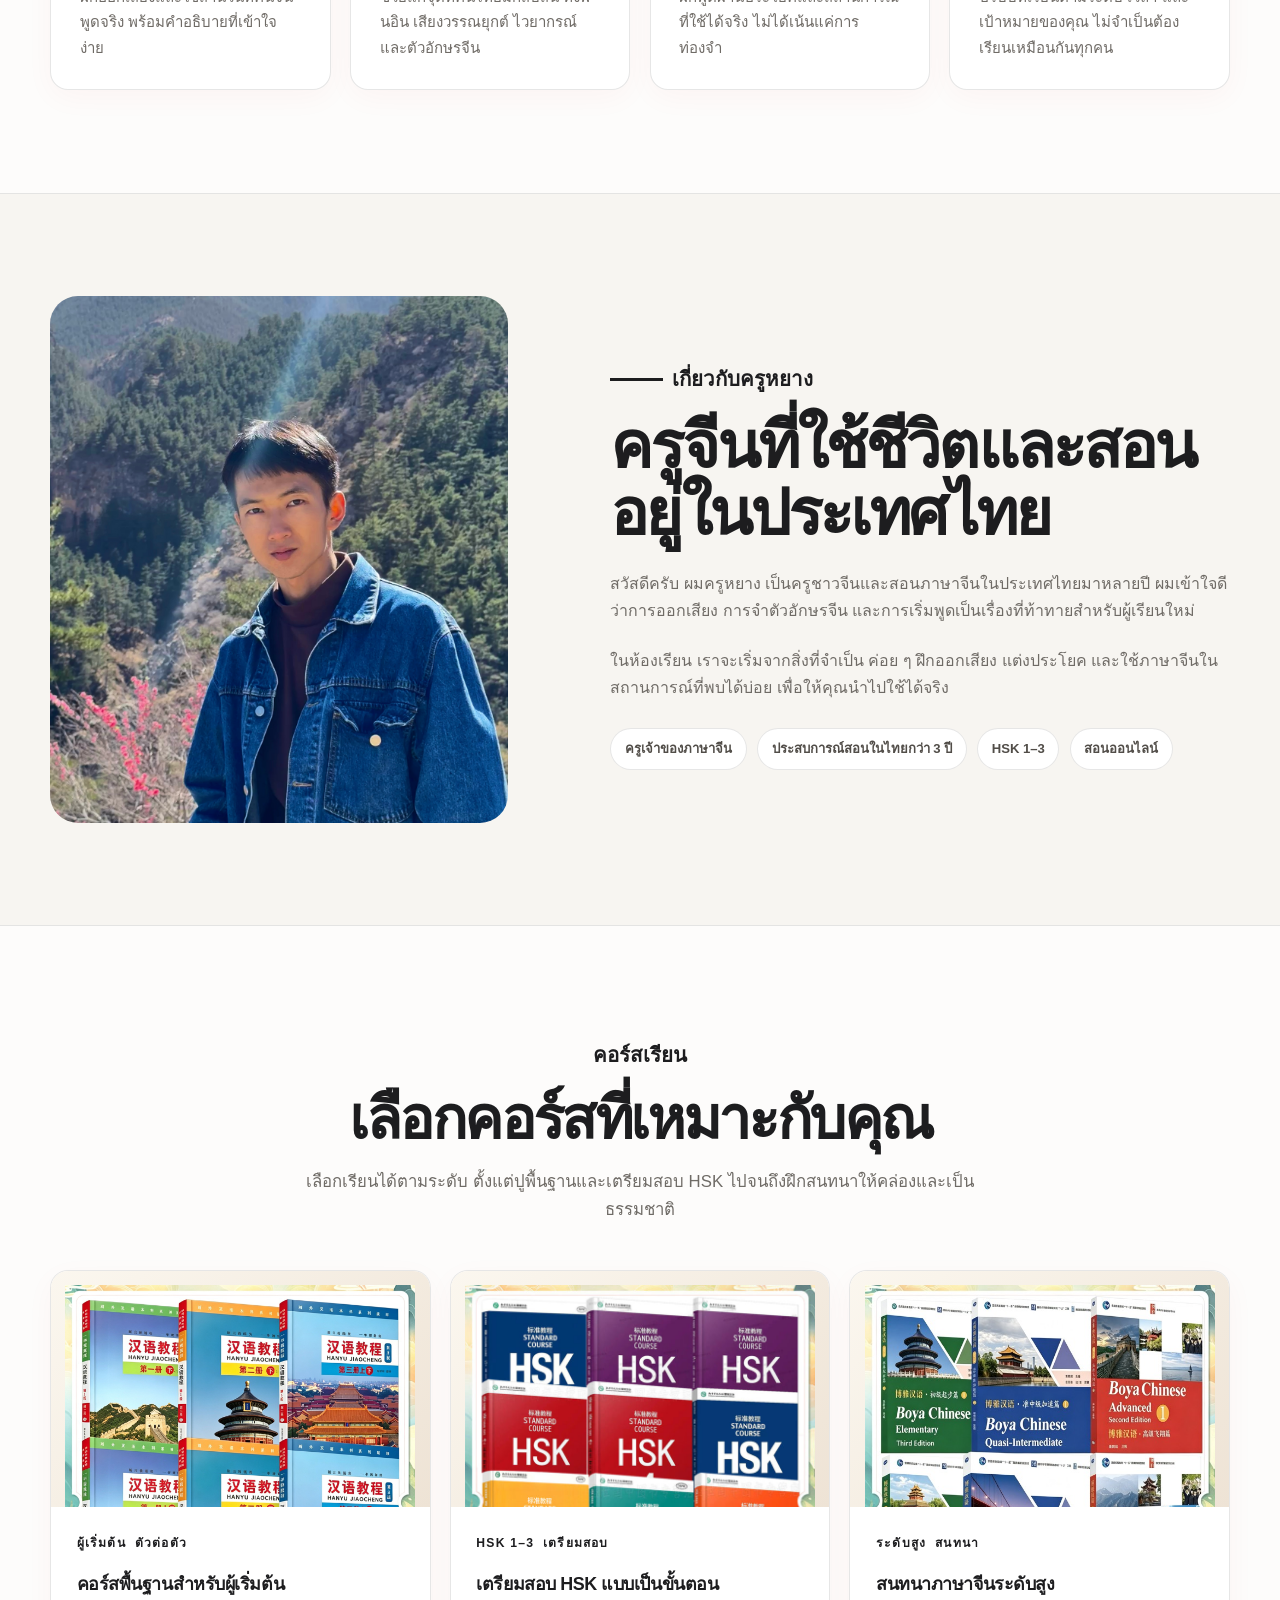
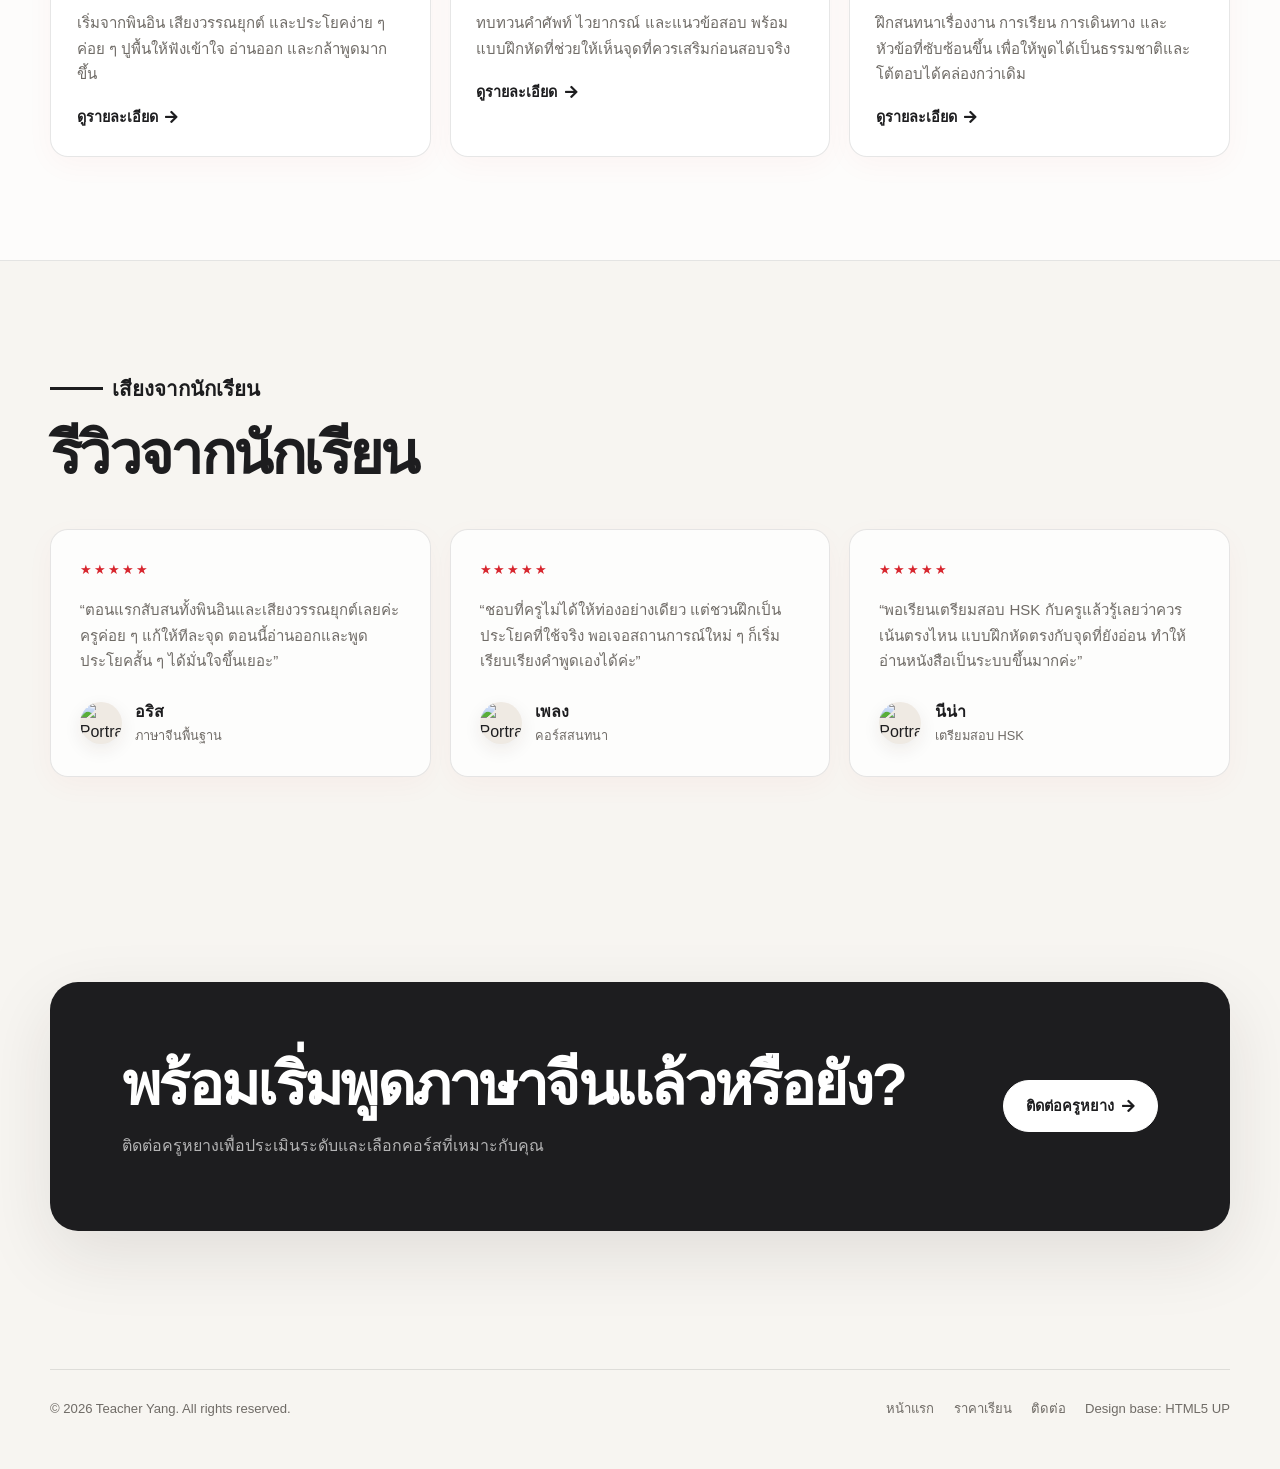
==== commit b6d7a299: "Use realistic Thai student avatars in testimonials" ====
--- a/my-website--Chinese/index.html
+++ b/my-website--Chinese/index.html
@@ -126,7 +126,7 @@
         </div>
       </section>
 
-      <section class="site-section white">
+      <section id="courses" class="site-section white">
         <div class="container">
           <div class="section-heading centered reveal">
             <p class="eyebrow">คอร์สเรียน</p>
@@ -141,7 +141,7 @@
                 <div class="course-meta"><span>ผู้เริ่มต้น</span><span>ตัวต่อตัว</span></div>
                 <h3>คอร์สพื้นฐานสำหรับผู้เริ่มต้น</h3>
                 <p>เริ่มจากพินอิน เสียงวรรณยุกต์ และประโยคง่าย ๆ ค่อย ๆ ปูพื้นให้ฟังเข้าใจ อ่านออก และกล้าพูดมากขึ้น</p>
-                <a class="text-link" href="pricing.html">ดูรายละเอียด <i class="fas fa-arrow-right"></i></a>
+                <a class="text-link" href="resources-beginner.html">ดูรายละเอียด <i class="fas fa-arrow-right"></i></a>
               </div>
             </article>
 
@@ -151,7 +151,7 @@
                 <div class="course-meta"><span>HSK 1–3</span><span>เตรียมสอบ</span></div>
                 <h3>เตรียมสอบ HSK แบบเป็นขั้นตอน</h3>
                 <p>ทบทวนคำศัพท์ ไวยากรณ์ และแนวข้อสอบ พร้อมแบบฝึกหัดที่ช่วยให้เห็นจุดที่ควรเสริมก่อนสอบจริง</p>
-                <a class="text-link" href="pricing.html">ดูรายละเอียด <i class="fas fa-arrow-right"></i></a>
+                <a class="text-link" href="resources-hsk.html">ดูรายละเอียด <i class="fas fa-arrow-right"></i></a>
               </div>
             </article>
 
@@ -161,13 +161,12 @@
                 <div class="course-meta"><span>ระดับสูง</span><span>สนทนา</span></div>
                 <h3>สนทนาภาษาจีนระดับสูง</h3>
                 <p>ฝึกสนทนาเรื่องงาน การเรียน การเดินทาง และหัวข้อที่ซับซ้อนขึ้น เพื่อให้พูดได้เป็นธรรมชาติและโต้ตอบได้คล่องกว่าเดิม</p>
-                <a class="text-link" href="pricing.html">ดูรายละเอียด <i class="fas fa-arrow-right"></i></a>
+                <a class="text-link" href="resources-advanced.html">ดูรายละเอียด <i class="fas fa-arrow-right"></i></a>
               </div>
             </article>
           </div>
         </div>
       </section>
-
 
       <section class="site-section">
         <div class="container">
@@ -180,17 +179,17 @@
             <article class="testimonial-card reveal">
               <div class="stars">★★★★★</div>
               <p>“ตอนแรกสับสนทั้งพินอินและเสียงวรรณยุกต์เลยค่ะ ครูค่อย ๆ แก้ให้ทีละจุด ตอนนี้อ่านออกและพูดประโยคสั้น ๆ ได้มั่นใจขึ้นเยอะ”</p>
-              <div class="student"><img class="student-avatar" src="images/avatar-aris-real.png" alt="Portrait of Aris" /><div><strong>อริส</strong><span>ภาษาจีนพื้นฐาน</span></div></div>
+              <div class="student"><img class="student-avatar" src="images/avatar-aris-thai.jpg" alt="Portrait of Aris" /><div><strong>อริส</strong><span>ภาษาจีนพื้นฐาน</span></div></div>
             </article>
             <article class="testimonial-card reveal">
               <div class="stars">★★★★★</div>
               <p>“ชอบที่ครูไม่ได้ให้ท่องอย่างเดียว แต่ชวนฝึกเป็นประโยคที่ใช้จริง พอเจอสถานการณ์ใหม่ ๆ ก็เริ่มเรียบเรียงคำพูดเองได้ค่ะ”</p>
-              <div class="student"><img class="student-avatar" src="images/avatar-pleng-real.png" alt="Portrait of Pleng" /><div><strong>เพลง</strong><span>คอร์สสนทนา</span></div></div>
+              <div class="student"><img class="student-avatar" src="images/avatar-pleng-thai.jpg" alt="Portrait of Pleng" /><div><strong>เพลง</strong><span>คอร์สสนทนา</span></div></div>
             </article>
             <article class="testimonial-card reveal">
               <div class="stars">★★★★★</div>
               <p>“พอเรียนเตรียมสอบ HSK กับครูแล้วรู้เลยว่าควรเน้นตรงไหน แบบฝึกหัดตรงกับจุดที่ยังอ่อน ทำให้อ่านหนังสือเป็นระบบขึ้นมากค่ะ”</p>
-              <div class="student"><img class="student-avatar" src="images/avatar-nina-real.png" alt="Portrait of Nina" /><div><strong>นีน่า</strong><span>เตรียมสอบ HSK</span></div></div>
+              <div class="student"><img class="student-avatar" src="images/avatar-nina-thai.jpg" alt="Portrait of Nina" /><div><strong>นีน่า</strong><span>เตรียมสอบ HSK</span></div></div>
             </article>
           </div>
         </div>
--- a/my-website--Chinese/assets/css/custom.css
+++ b/my-website--Chinese/assets/css/custom.css
@@ -578,104 +578,6 @@
   padding: 1.6rem;
 }
 
-.resource-section {
-  padding: clamp(3.8rem, 7vw, 6.5rem) 0;
-  border-block: 1px solid var(--border);
-  background: rgba(239, 234, 227, 0.66);
-}
-
-.resource-layout {
-  display: grid;
-  grid-template-columns: minmax(0, 0.82fr) minmax(360px, 1.18fr);
-  align-items: center;
-  gap: clamp(2rem, 6vw, 5.5rem);
-}
-
-.resource-copy h2 {
-  margin: 0;
-  color: var(--text);
-  font-size: clamp(2rem, 4.6vw, 3.45rem);
-  letter-spacing: -0.035em;
-  line-height: 1.08;
-}
-
-.resource-copy > p:last-child {
-  max-width: 32rem;
-  margin: 1rem 0 0;
-  color: var(--muted);
-}
-
-.resource-download {
-  display: grid;
-  grid-template-columns: auto minmax(0, 1fr) auto;
-  align-items: center;
-  gap: 1.1rem;
-  min-height: 8.25rem;
-  padding: 1.35rem;
-  border: 1px solid var(--border);
-  border-radius: var(--radius-md);
-  background: rgba(255, 255, 255, 0.88);
-  box-shadow: 0 12px 32px rgba(42, 34, 29, 0.06);
-  transition: transform 180ms ease, border-color 180ms ease, box-shadow 180ms ease;
-}
-
-.resource-download:hover {
-  transform: translateY(-3px);
-  border-color: rgba(215, 38, 46, 0.42);
-  box-shadow: 0 20px 42px rgba(42, 34, 29, 0.10);
-}
-
-.resource-file-icon {
-  display: grid;
-  width: 3.4rem;
-  height: 3.4rem;
-  place-items: center;
-  border-radius: 8px;
-  background: var(--surface-soft);
-  color: var(--button-red);
-  font-size: 1.35rem;
-}
-
-.resource-file-copy {
-  min-width: 0;
-}
-
-.resource-file-copy strong,
-.resource-file-copy small {
-  display: block;
-}
-
-.resource-file-copy strong {
-  color: var(--text);
-  font-size: 1rem;
-  line-height: 1.4;
-}
-
-.resource-file-copy small {
-  margin-top: 0.35rem;
-  color: var(--muted);
-  font-size: 0.8rem;
-}
-
-.resource-action {
-  display: inline-flex;
-  min-height: 44px;
-  align-items: center;
-  justify-content: center;
-  gap: 0.5rem;
-  padding: 0.7rem 0.9rem;
-  border-radius: 8px;
-  background: var(--button-red);
-  color: #fff;
-  font-size: 0.86rem;
-  font-weight: 750;
-  white-space: nowrap;
-}
-
-.resource-download:hover .resource-action {
-  background: var(--button-red-dark);
-}
-
 .course-meta {
   display: flex;
   flex-wrap: wrap;
@@ -805,6 +707,143 @@
 .page-hero p {
   max-width: 650px;
   margin-inline: auto;
+}
+
+.resource-page-hero {
+  padding-bottom: clamp(2.8rem, 6vw, 4.5rem);
+}
+
+.resource-page-section {
+  padding-top: 0;
+}
+
+.course-resource-intro {
+  display: grid;
+  grid-template-columns: minmax(220px, 0.72fr) minmax(0, 1fr);
+  align-items: center;
+  gap: clamp(2rem, 6vw, 5rem);
+  padding: clamp(1.2rem, 3vw, 2rem);
+  border: 1px solid var(--border);
+  border-radius: var(--radius-md);
+  background: rgba(255, 255, 255, 0.74);
+}
+
+.course-resource-cover {
+  display: grid;
+  min-height: 240px;
+  place-items: center;
+  padding: 1rem;
+  border-radius: 10px;
+  background: var(--surface-soft);
+}
+
+.course-resource-cover img {
+  width: 100%;
+  height: 100%;
+  max-height: 320px;
+  object-fit: contain;
+}
+
+.course-resource-intro h2,
+.resource-list-heading h2 {
+  margin: 0;
+  color: var(--text);
+  font-size: clamp(1.7rem, 4vw, 2.7rem);
+  letter-spacing: -0.035em;
+  line-height: 1.15;
+}
+
+.course-resource-intro > div:last-child > p:not(.eyebrow) {
+  max-width: 42rem;
+  margin: 1rem 0 1.5rem;
+  color: var(--muted);
+}
+
+.resource-list-wrap {
+  margin-top: clamp(2.5rem, 6vw, 5rem);
+}
+
+.resource-list-heading {
+  margin-bottom: 1.25rem;
+}
+
+.resource-list-heading p {
+  margin: 0.45rem 0 0;
+  color: var(--muted);
+}
+
+.resource-list {
+  display: grid;
+  gap: 0.8rem;
+}
+
+.resource-item {
+  display: grid;
+  grid-template-columns: auto minmax(0, 1fr) auto;
+  align-items: center;
+  gap: 1rem;
+  padding: 1rem 1.15rem;
+  border: 1px solid var(--border);
+  border-radius: 10px;
+  background: rgba(255, 255, 255, 0.78);
+}
+
+.resource-file-type {
+  display: grid;
+  width: 2.75rem;
+  height: 2.75rem;
+  place-items: center;
+  border-radius: 8px;
+  background: var(--surface-soft);
+  color: var(--button-red);
+  font-size: 1.1rem;
+}
+
+.resource-item h3,
+.resource-item p {
+  margin: 0;
+}
+
+.resource-item h3 {
+  color: var(--text);
+  font-size: 1rem;
+  line-height: 1.35;
+}
+
+.resource-item p {
+  margin-top: 0.25rem;
+  color: var(--muted);
+  font-size: 0.86rem;
+  line-height: 1.4;
+}
+
+.resource-open {
+  display: inline-flex;
+  min-height: 42px;
+  align-items: center;
+  justify-content: center;
+  gap: 0.45rem;
+  padding: 0.65rem 0.85rem;
+  border-radius: 8px;
+  background: var(--button-red);
+  color: #fff;
+  font-size: 0.84rem;
+  font-weight: 750;
+  white-space: nowrap;
+}
+
+.resource-open:hover {
+  background: var(--button-red-dark);
+}
+
+.resource-note {
+  margin: 1.15rem 0 0;
+  color: var(--muted);
+  font-size: 0.82rem;
+}
+
+.resource-note i {
+  color: var(--button-red);
 }
 
 .pricing-grid {
@@ -1245,21 +1284,6 @@
 
   .cta-panel {
     grid-template-columns: 1fr;
-  }
-
-  .resource-layout {
-    grid-template-columns: 1fr;
-    gap: 1.6rem;
-  }
-
-  .resource-download {
-    grid-template-columns: auto minmax(0, 1fr);
-    padding: 1.1rem;
-  }
-
-  .resource-action {
-    grid-column: 1 / -1;
-    width: 100%;
   }
 
   .footer-grid,
@@ -1458,6 +1482,27 @@
 
   .page-hero {
     padding: 3.8rem 0 2.5rem;
+  }
+
+  .course-resource-intro {
+    grid-template-columns: 1fr;
+    gap: 1.5rem;
+    padding: 1.15rem;
+  }
+
+  .course-resource-cover {
+    min-height: 0;
+    aspect-ratio: 4 / 3;
+  }
+
+  .resource-item {
+    grid-template-columns: auto minmax(0, 1fr);
+    padding: 1rem;
+  }
+
+  .resource-open {
+    grid-column: 1 / -1;
+    width: 100%;
   }
 
   .footer-grid {
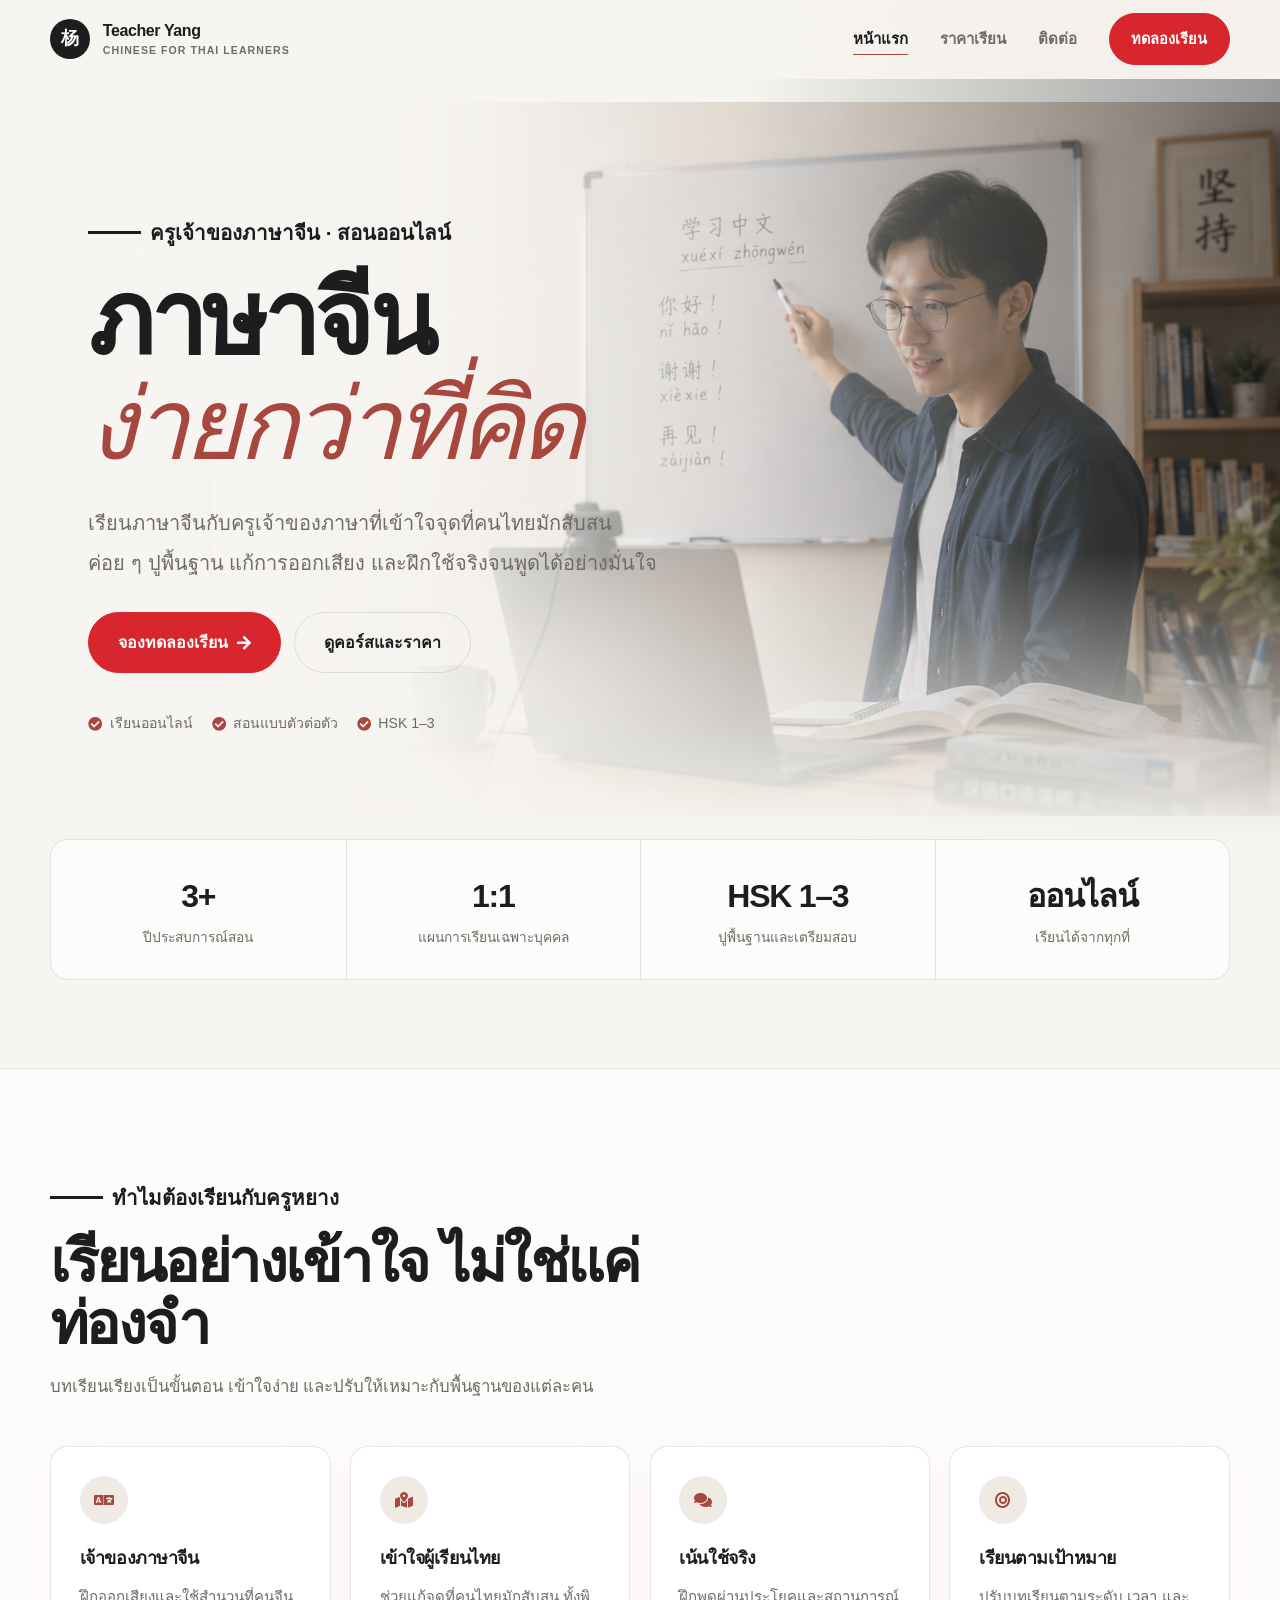
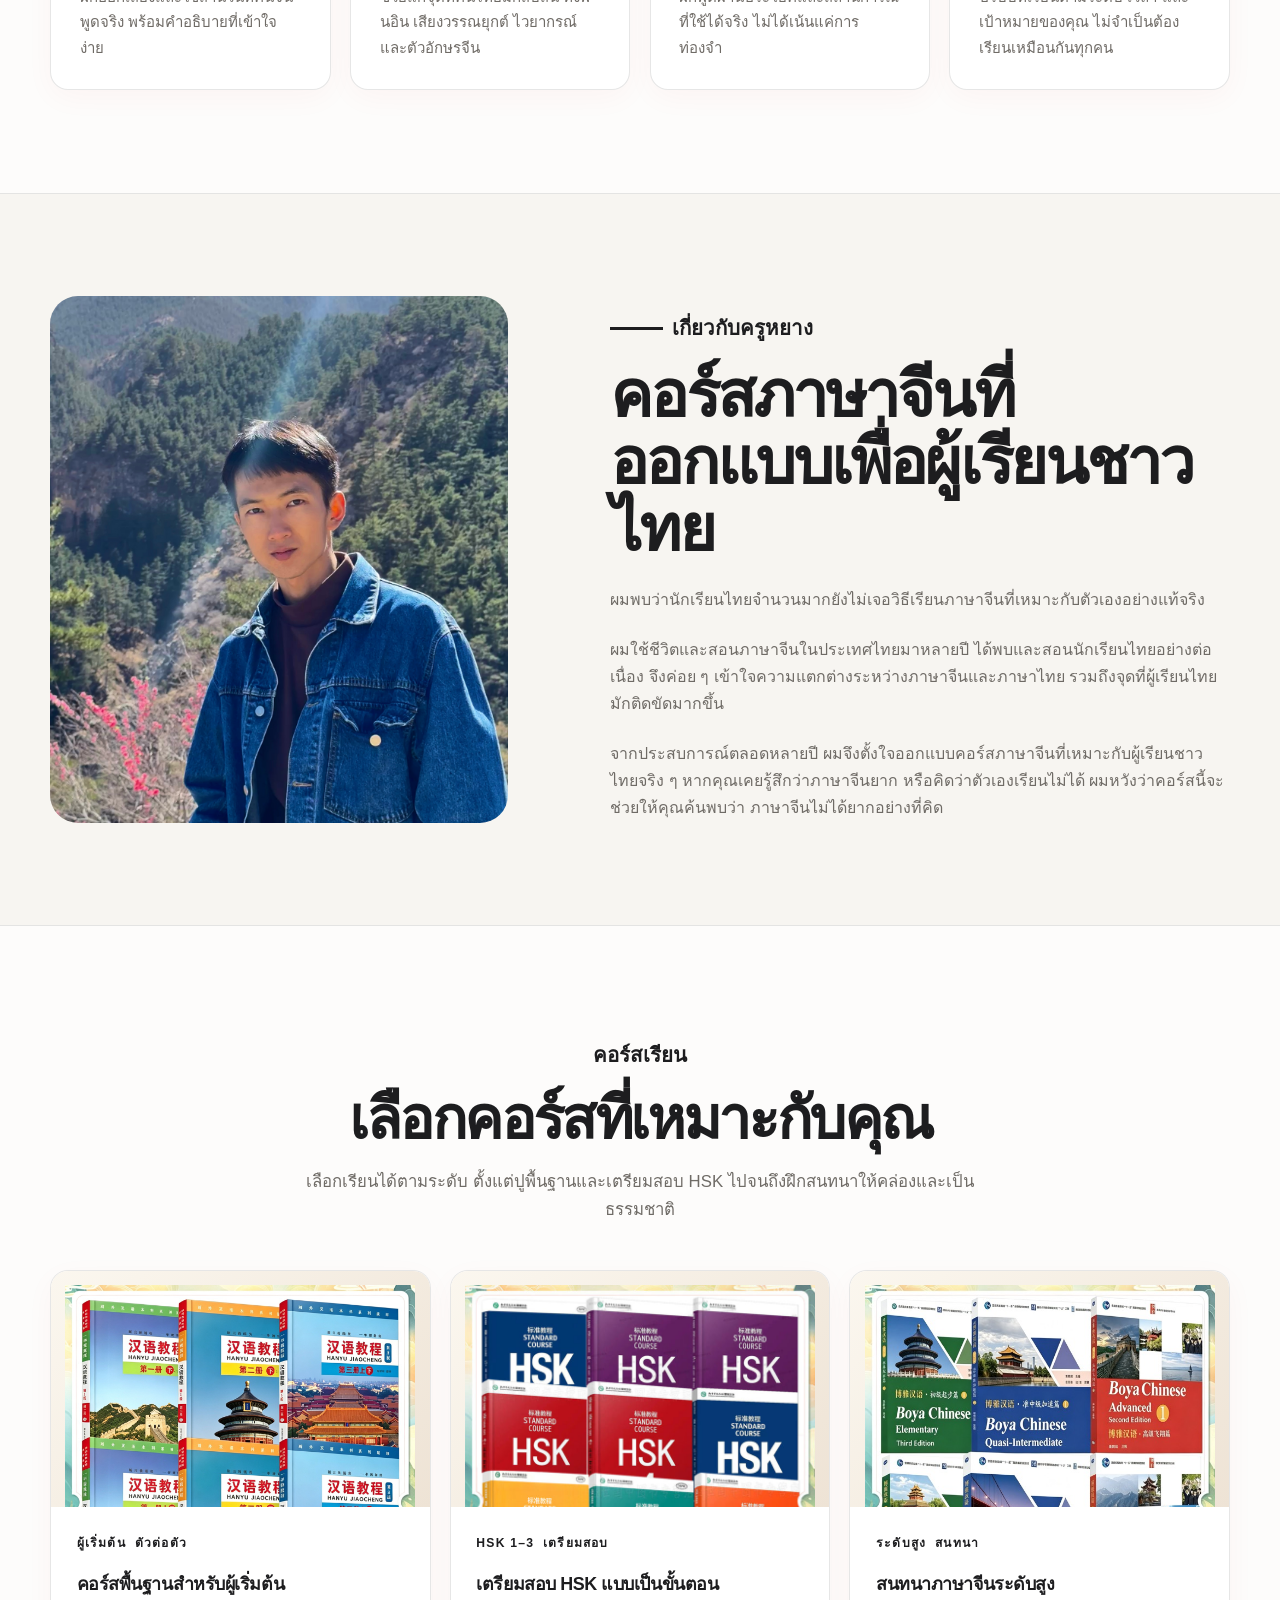
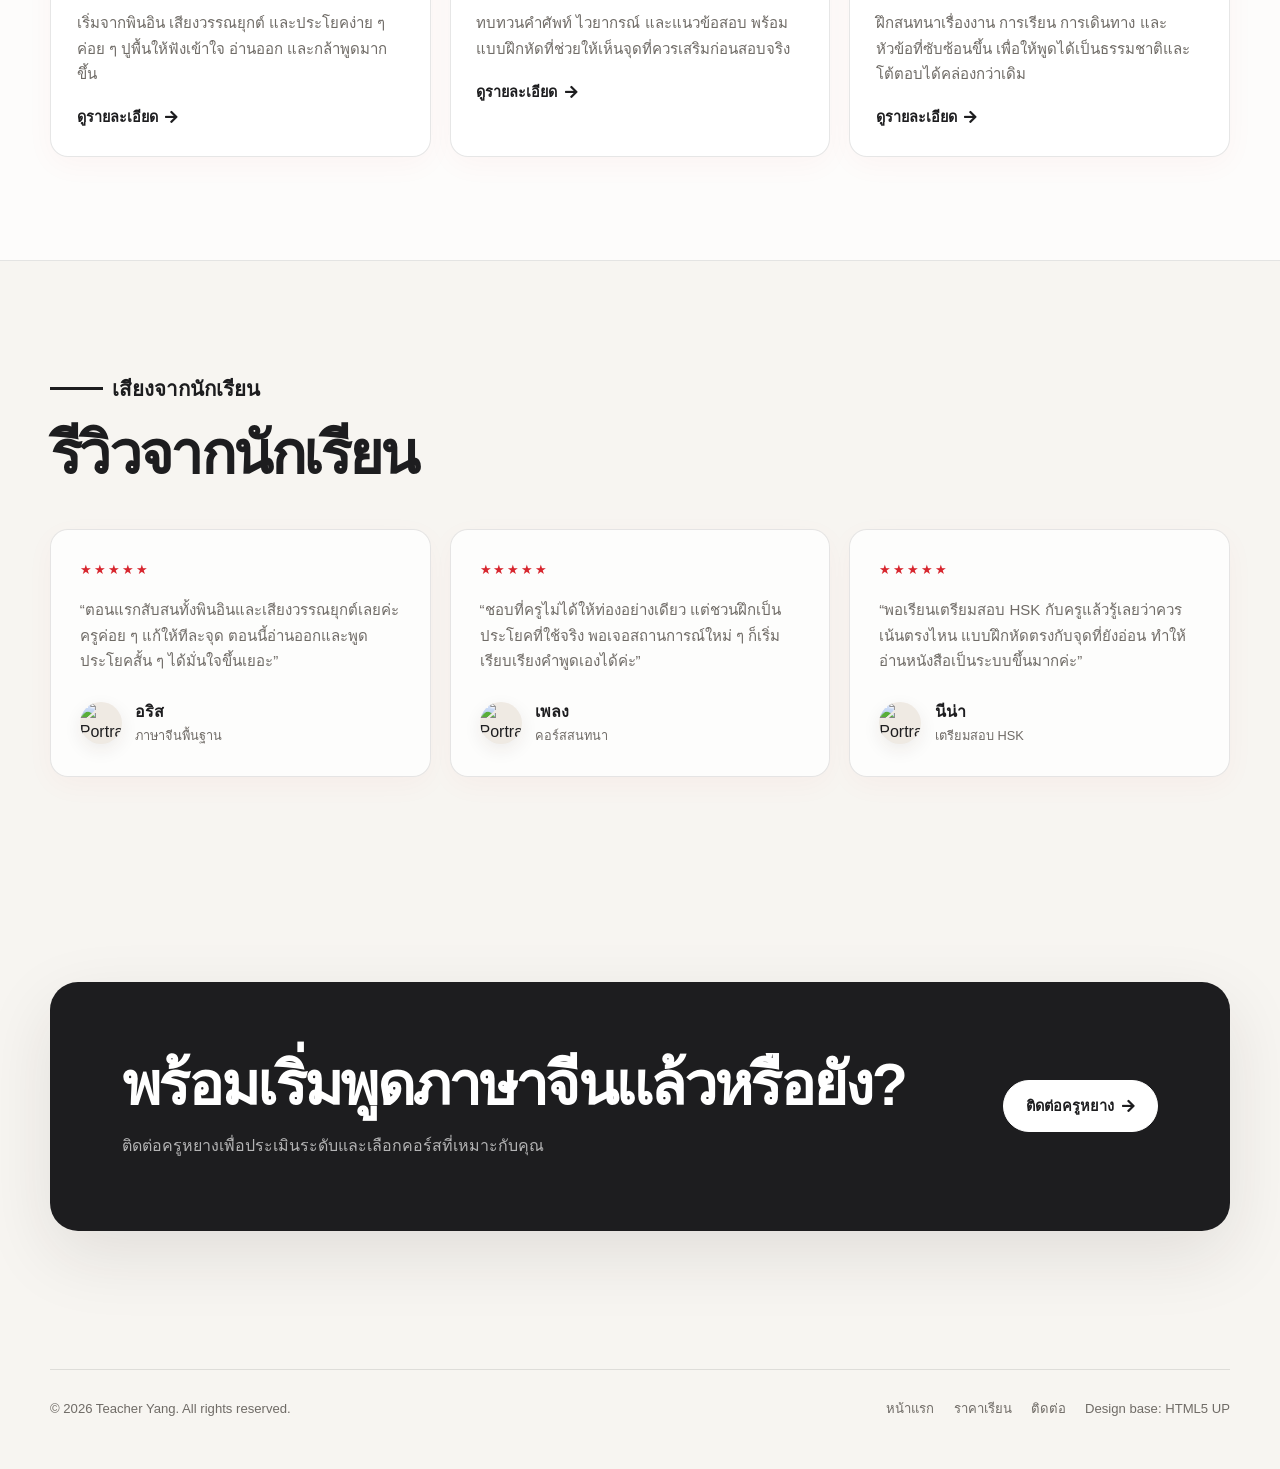
==== commit 8f16c756: "Refresh Teacher Yang introduction" ====
--- a/my-website--Chinese/index.html
+++ b/my-website--Chinese/index.html
@@ -107,21 +107,19 @@
           </div>
           <div class="about-copy reveal">
             <p class="eyebrow">เกี่ยวกับครูหยาง</p>
-            <h2>ครูจีนที่ใช้ชีวิตและสอนอยู่ในประเทศไทย</h2>
+            <h2>คอร์สภาษาจีนที่ออกแบบเพื่อผู้เรียนชาวไทย</h2>
             <p>
-              สวัสดีครับ ผมครูหยาง เป็นครูชาวจีนและสอนภาษาจีนในประเทศไทยมาหลายปี
-              ผมเข้าใจดีว่าการออกเสียง การจำตัวอักษรจีน และการเริ่มพูดเป็นเรื่องที่ท้าทายสำหรับผู้เรียนใหม่
+              ผมพบว่านักเรียนไทยจำนวนมากยังไม่เจอวิธีเรียนภาษาจีนที่เหมาะกับตัวเองอย่างแท้จริง
             </p>
             <p>
-              ในห้องเรียน เราจะเริ่มจากสิ่งที่จำเป็น ค่อย ๆ ฝึกออกเสียง แต่งประโยค
-              และใช้ภาษาจีนในสถานการณ์ที่พบได้บ่อย เพื่อให้คุณนำไปใช้ได้จริง
-            </p>
-            <ul class="credentials">
-              <li>ครูเจ้าของภาษาจีน</li>
-              <li>ประสบการณ์สอนในไทยกว่า 3 ปี</li>
-              <li>HSK 1–3</li>
-              <li>สอนออนไลน์</li>
-            </ul>
+              ผมใช้ชีวิตและสอนภาษาจีนในประเทศไทยมาหลายปี ได้พบและสอนนักเรียนไทยอย่างต่อเนื่อง
+              จึงค่อย ๆ เข้าใจความแตกต่างระหว่างภาษาจีนและภาษาไทย รวมถึงจุดที่ผู้เรียนไทยมักติดขัดมากขึ้น
+            </p>
+            <p>
+              จากประสบการณ์ตลอดหลายปี ผมจึงตั้งใจออกแบบคอร์สภาษาจีนที่เหมาะกับผู้เรียนชาวไทยจริง ๆ
+              หากคุณเคยรู้สึกว่าภาษาจีนยาก หรือคิดว่าตัวเองเรียนไม่ได้ ผมหวังว่าคอร์สนี้จะช่วยให้คุณค้นพบว่า
+              ภาษาจีนไม่ได้ยากอย่างที่คิด
+            </p>
           </div>
         </div>
       </section>
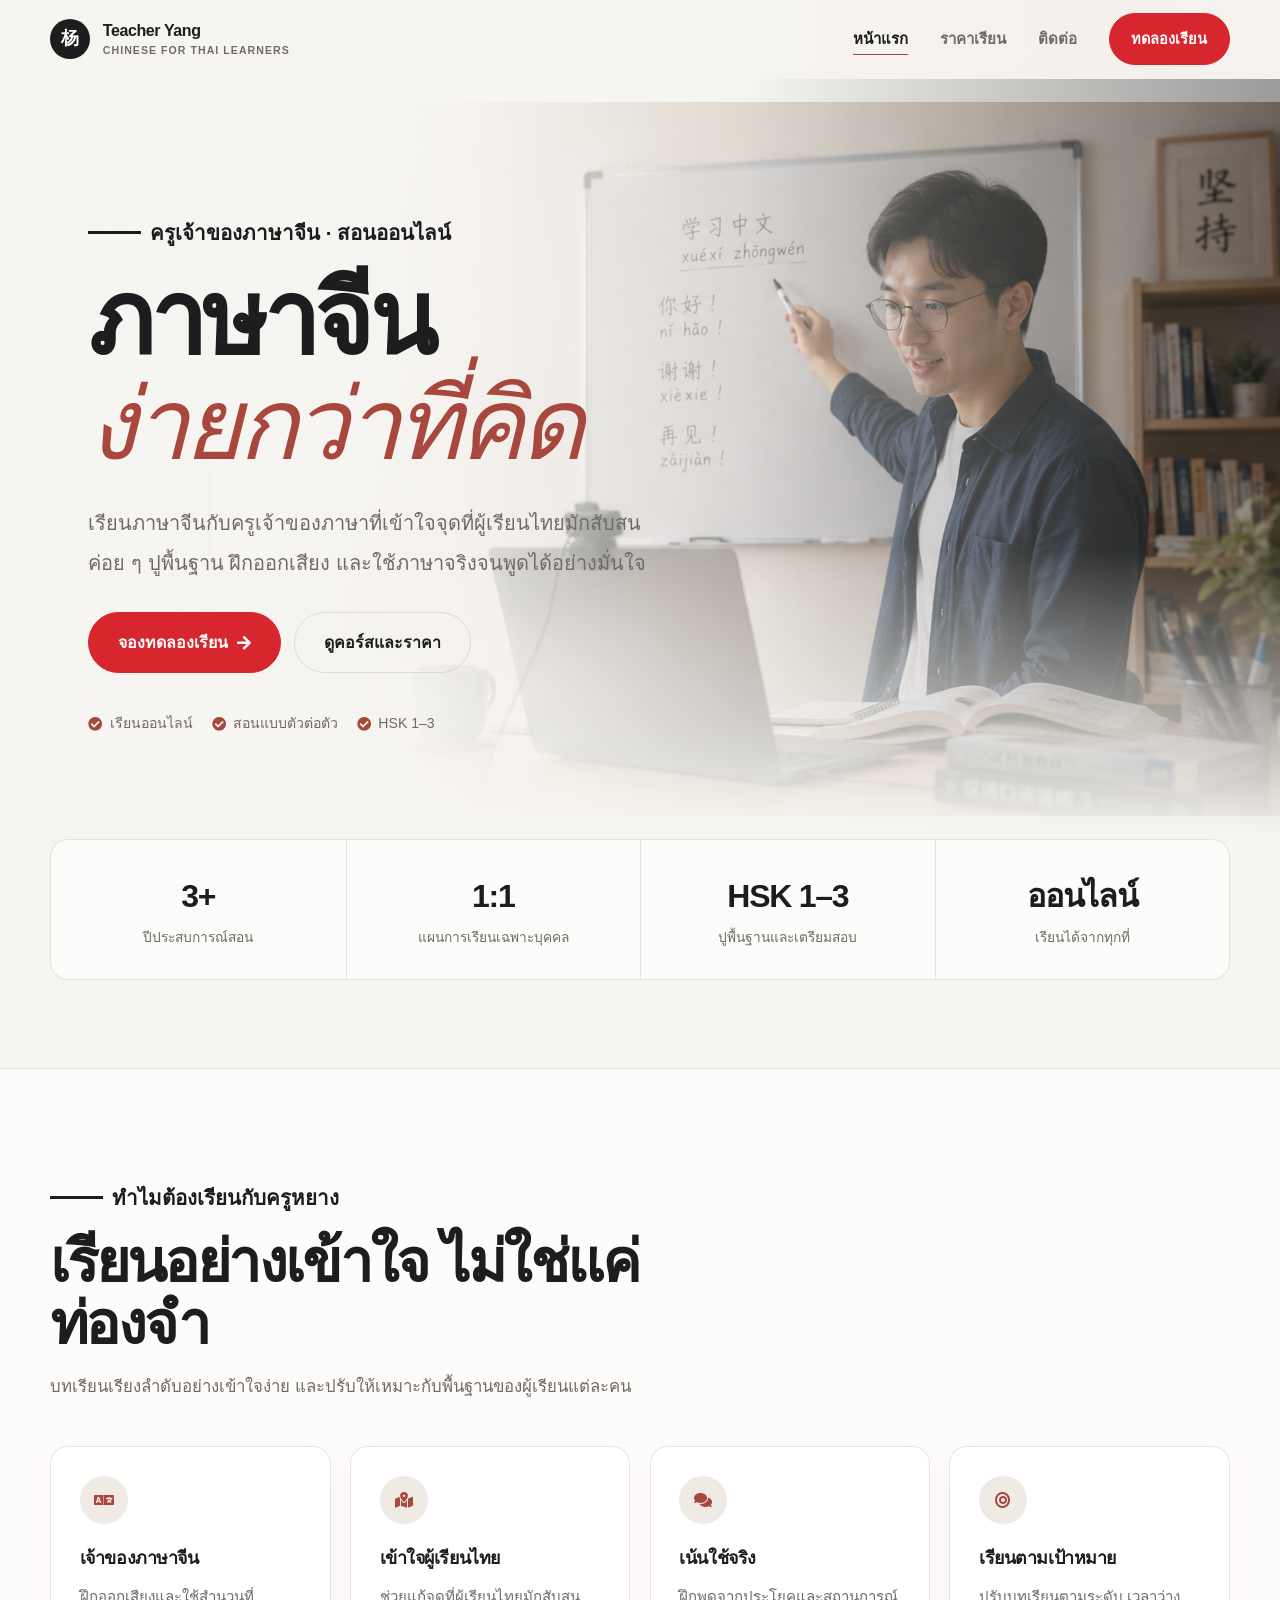
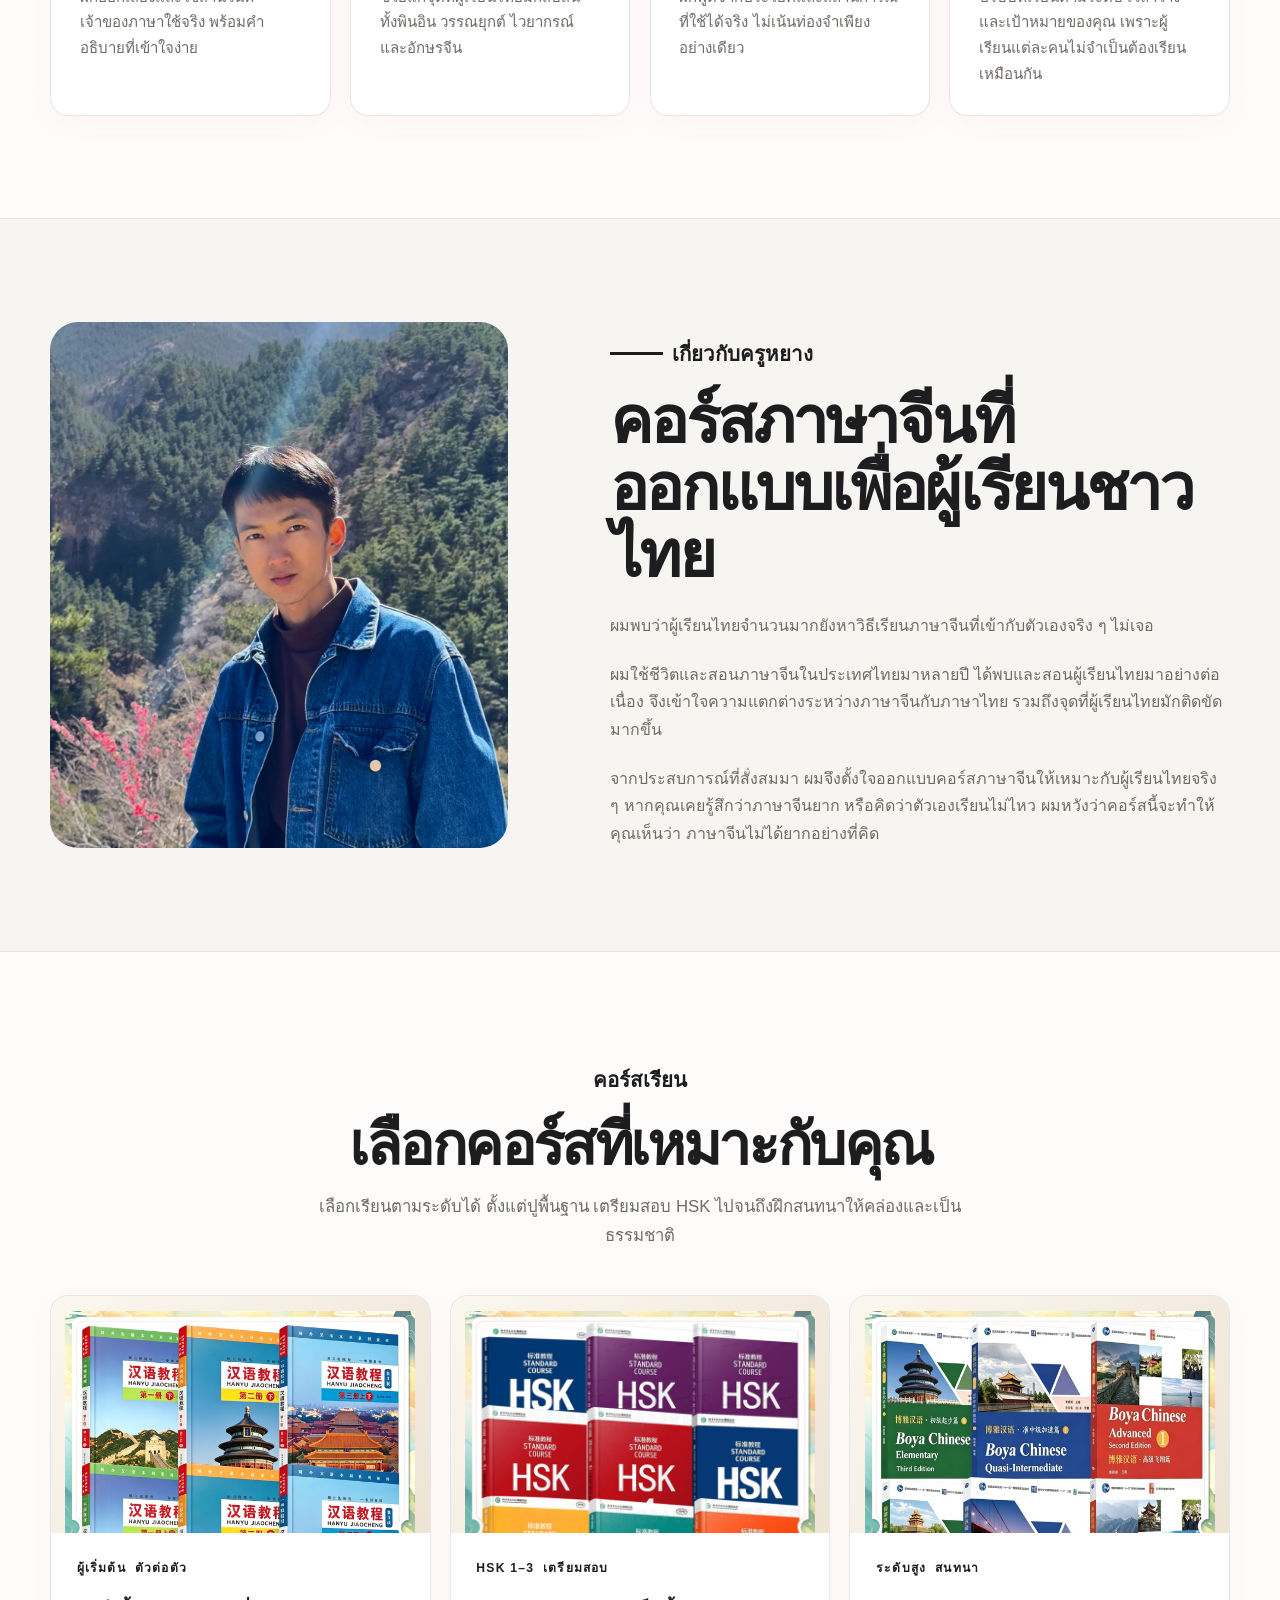
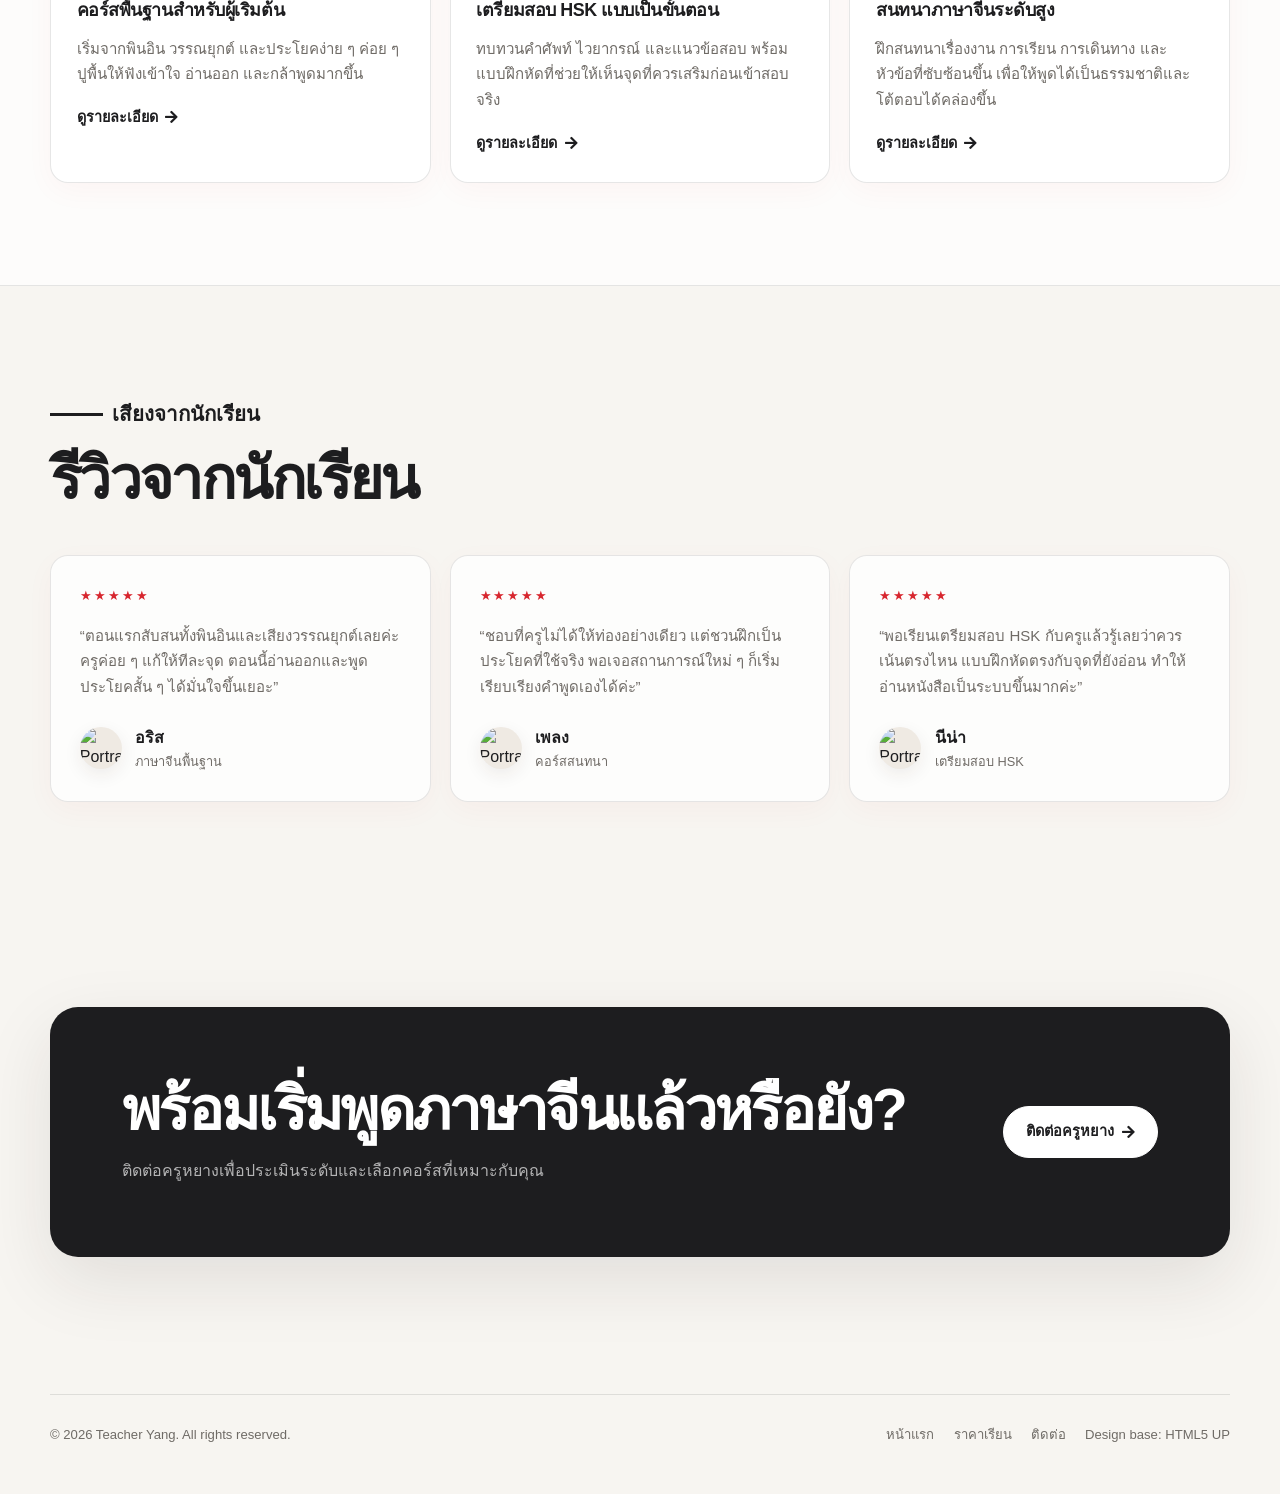
==== commit bd7e4347: "Update monthly course price and Thai copy" ====
--- a/my-website--Chinese/index.html
+++ b/my-website--Chinese/index.html
@@ -41,8 +41,8 @@
             <p class="eyebrow">ครูเจ้าของภาษาจีน · สอนออนไลน์</p>
             <h1>ภาษาจีน<br /><em>ง่ายกว่าที่คิด</em></h1>
             <p class="lead">
-              <span>เรียนภาษาจีนกับครูเจ้าของภาษาที่เข้าใจจุดที่คนไทยมักสับสน</span>
-              <span>ค่อย ๆ ปูพื้นฐาน แก้การออกเสียง และฝึกใช้จริงจนพูดได้อย่างมั่นใจ</span>
+              <span>เรียนภาษาจีนกับครูเจ้าของภาษาที่เข้าใจจุดที่ผู้เรียนไทยมักสับสน</span>
+              <span>ค่อย ๆ ปูพื้นฐาน ฝึกออกเสียง และใช้ภาษาจริงจนพูดได้อย่างมั่นใจ</span>
             </p>
             <div class="hero-actions">
               <a class="button" href="contact.html">จองทดลองเรียน <i class="fas fa-arrow-right"></i></a>
@@ -72,29 +72,29 @@
           <div class="section-heading reveal">
             <p class="eyebrow">ทำไมต้องเรียนกับครูหยาง</p>
             <h2>เรียนอย่างเข้าใจ ไม่ใช่แค่ท่องจำ</h2>
-            <p>บทเรียนเรียงเป็นขั้นตอน เข้าใจง่าย และปรับให้เหมาะกับพื้นฐานของแต่ละคน</p>
+            <p>บทเรียนเรียงลำดับอย่างเข้าใจง่าย และปรับให้เหมาะกับพื้นฐานของผู้เรียนแต่ละคน</p>
           </div>
 
           <div class="feature-grid">
             <article class="feature-card reveal">
               <span class="icon-badge"><i class="fas fa-language"></i></span>
               <h3>เจ้าของภาษาจีน</h3>
-              <p>ฝึกออกเสียงและใช้สำนวนที่คนจีนพูดจริง พร้อมคำอธิบายที่เข้าใจง่าย</p>
+              <p>ฝึกออกเสียงและใช้สำนวนที่เจ้าของภาษาใช้จริง พร้อมคำอธิบายที่เข้าใจง่าย</p>
             </article>
             <article class="feature-card reveal">
               <span class="icon-badge"><i class="fas fa-map-marked-alt"></i></span>
               <h3>เข้าใจผู้เรียนไทย</h3>
-              <p>ช่วยแก้จุดที่คนไทยมักสับสน ทั้งพินอิน เสียงวรรณยุกต์ ไวยากรณ์ และตัวอักษรจีน</p>
+              <p>ช่วยแก้จุดที่ผู้เรียนไทยมักสับสน ทั้งพินอิน วรรณยุกต์ ไวยากรณ์ และอักษรจีน</p>
             </article>
             <article class="feature-card reveal">
               <span class="icon-badge"><i class="fas fa-comments"></i></span>
               <h3>เน้นใช้จริง</h3>
-              <p>ฝึกพูดผ่านประโยคและสถานการณ์ที่ใช้ได้จริง ไม่ได้เน้นแค่การท่องจำ</p>
+              <p>ฝึกพูดจากประโยคและสถานการณ์ที่ใช้ได้จริง ไม่เน้นท่องจำเพียงอย่างเดียว</p>
             </article>
             <article class="feature-card reveal">
               <span class="icon-badge"><i class="fas fa-bullseye"></i></span>
               <h3>เรียนตามเป้าหมาย</h3>
-              <p>ปรับบทเรียนตามระดับ เวลา และเป้าหมายของคุณ ไม่จำเป็นต้องเรียนเหมือนกันทุกคน</p>
+              <p>ปรับบทเรียนตามระดับ เวลาว่าง และเป้าหมายของคุณ เพราะผู้เรียนแต่ละคนไม่จำเป็นต้องเรียนเหมือนกัน</p>
             </article>
           </div>
         </div>
@@ -109,15 +109,15 @@
             <p class="eyebrow">เกี่ยวกับครูหยาง</p>
             <h2>คอร์สภาษาจีนที่ออกแบบเพื่อผู้เรียนชาวไทย</h2>
             <p>
-              ผมพบว่านักเรียนไทยจำนวนมากยังไม่เจอวิธีเรียนภาษาจีนที่เหมาะกับตัวเองอย่างแท้จริง
+              ผมพบว่าผู้เรียนไทยจำนวนมากยังหาวิธีเรียนภาษาจีนที่เข้ากับตัวเองจริง ๆ ไม่เจอ
             </p>
             <p>
-              ผมใช้ชีวิตและสอนภาษาจีนในประเทศไทยมาหลายปี ได้พบและสอนนักเรียนไทยอย่างต่อเนื่อง
-              จึงค่อย ๆ เข้าใจความแตกต่างระหว่างภาษาจีนและภาษาไทย รวมถึงจุดที่ผู้เรียนไทยมักติดขัดมากขึ้น
+              ผมใช้ชีวิตและสอนภาษาจีนในประเทศไทยมาหลายปี ได้พบและสอนผู้เรียนไทยมาอย่างต่อเนื่อง
+              จึงเข้าใจความแตกต่างระหว่างภาษาจีนกับภาษาไทย รวมถึงจุดที่ผู้เรียนไทยมักติดขัดมากขึ้น
             </p>
             <p>
-              จากประสบการณ์ตลอดหลายปี ผมจึงตั้งใจออกแบบคอร์สภาษาจีนที่เหมาะกับผู้เรียนชาวไทยจริง ๆ
-              หากคุณเคยรู้สึกว่าภาษาจีนยาก หรือคิดว่าตัวเองเรียนไม่ได้ ผมหวังว่าคอร์สนี้จะช่วยให้คุณค้นพบว่า
+              จากประสบการณ์ที่สั่งสมมา ผมจึงตั้งใจออกแบบคอร์สภาษาจีนให้เหมาะกับผู้เรียนไทยจริง ๆ
+              หากคุณเคยรู้สึกว่าภาษาจีนยาก หรือคิดว่าตัวเองเรียนไม่ไหว ผมหวังว่าคอร์สนี้จะทำให้คุณเห็นว่า
               ภาษาจีนไม่ได้ยากอย่างที่คิด
             </p>
           </div>
@@ -129,7 +129,7 @@
           <div class="section-heading centered reveal">
             <p class="eyebrow">คอร์สเรียน</p>
             <h2>เลือกคอร์สที่เหมาะกับคุณ</h2>
-            <p>เลือกเรียนได้ตามระดับ ตั้งแต่ปูพื้นฐานและเตรียมสอบ HSK ไปจนถึงฝึกสนทนาให้คล่องและเป็นธรรมชาติ</p>
+            <p>เลือกเรียนตามระดับได้ ตั้งแต่ปูพื้นฐาน เตรียมสอบ HSK ไปจนถึงฝึกสนทนาให้คล่องและเป็นธรรมชาติ</p>
           </div>
 
           <div class="course-grid">
@@ -138,7 +138,7 @@
               <div class="course-body">
                 <div class="course-meta"><span>ผู้เริ่มต้น</span><span>ตัวต่อตัว</span></div>
                 <h3>คอร์สพื้นฐานสำหรับผู้เริ่มต้น</h3>
-                <p>เริ่มจากพินอิน เสียงวรรณยุกต์ และประโยคง่าย ๆ ค่อย ๆ ปูพื้นให้ฟังเข้าใจ อ่านออก และกล้าพูดมากขึ้น</p>
+                <p>เริ่มจากพินอิน วรรณยุกต์ และประโยคง่าย ๆ ค่อย ๆ ปูพื้นให้ฟังเข้าใจ อ่านออก และกล้าพูดมากขึ้น</p>
                 <a class="text-link" href="resources-beginner.html">ดูรายละเอียด <i class="fas fa-arrow-right"></i></a>
               </div>
             </article>
@@ -148,7 +148,7 @@
               <div class="course-body">
                 <div class="course-meta"><span>HSK 1–3</span><span>เตรียมสอบ</span></div>
                 <h3>เตรียมสอบ HSK แบบเป็นขั้นตอน</h3>
-                <p>ทบทวนคำศัพท์ ไวยากรณ์ และแนวข้อสอบ พร้อมแบบฝึกหัดที่ช่วยให้เห็นจุดที่ควรเสริมก่อนสอบจริง</p>
+                <p>ทบทวนคำศัพท์ ไวยากรณ์ และแนวข้อสอบ พร้อมแบบฝึกหัดที่ช่วยให้เห็นจุดที่ควรเสริมก่อนเข้าสอบจริง</p>
                 <a class="text-link" href="resources-hsk.html">ดูรายละเอียด <i class="fas fa-arrow-right"></i></a>
               </div>
             </article>
@@ -158,7 +158,7 @@
               <div class="course-body">
                 <div class="course-meta"><span>ระดับสูง</span><span>สนทนา</span></div>
                 <h3>สนทนาภาษาจีนระดับสูง</h3>
-                <p>ฝึกสนทนาเรื่องงาน การเรียน การเดินทาง และหัวข้อที่ซับซ้อนขึ้น เพื่อให้พูดได้เป็นธรรมชาติและโต้ตอบได้คล่องกว่าเดิม</p>
+                <p>ฝึกสนทนาเรื่องงาน การเรียน การเดินทาง และหัวข้อที่ซับซ้อนขึ้น เพื่อให้พูดได้เป็นธรรมชาติและโต้ตอบได้คล่องขึ้น</p>
                 <a class="text-link" href="resources-advanced.html">ดูรายละเอียด <i class="fas fa-arrow-right"></i></a>
               </div>
             </article>
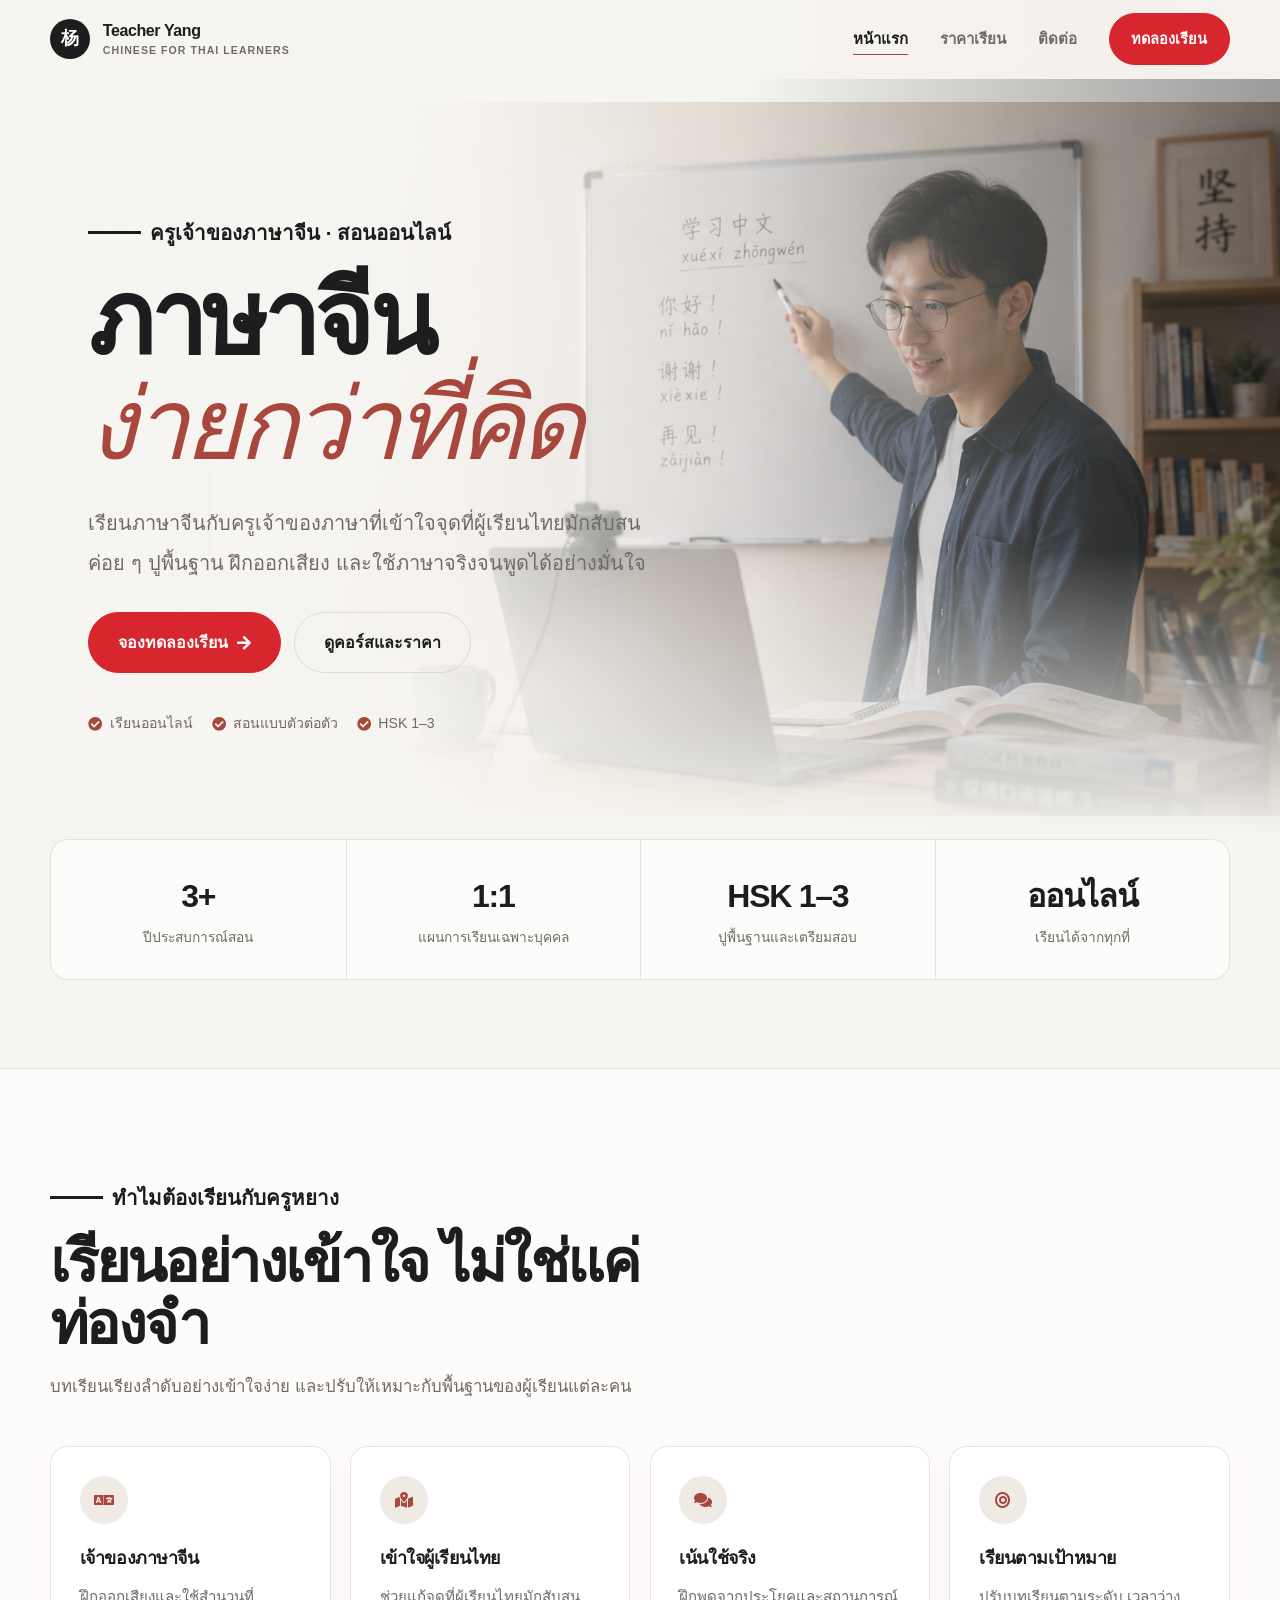
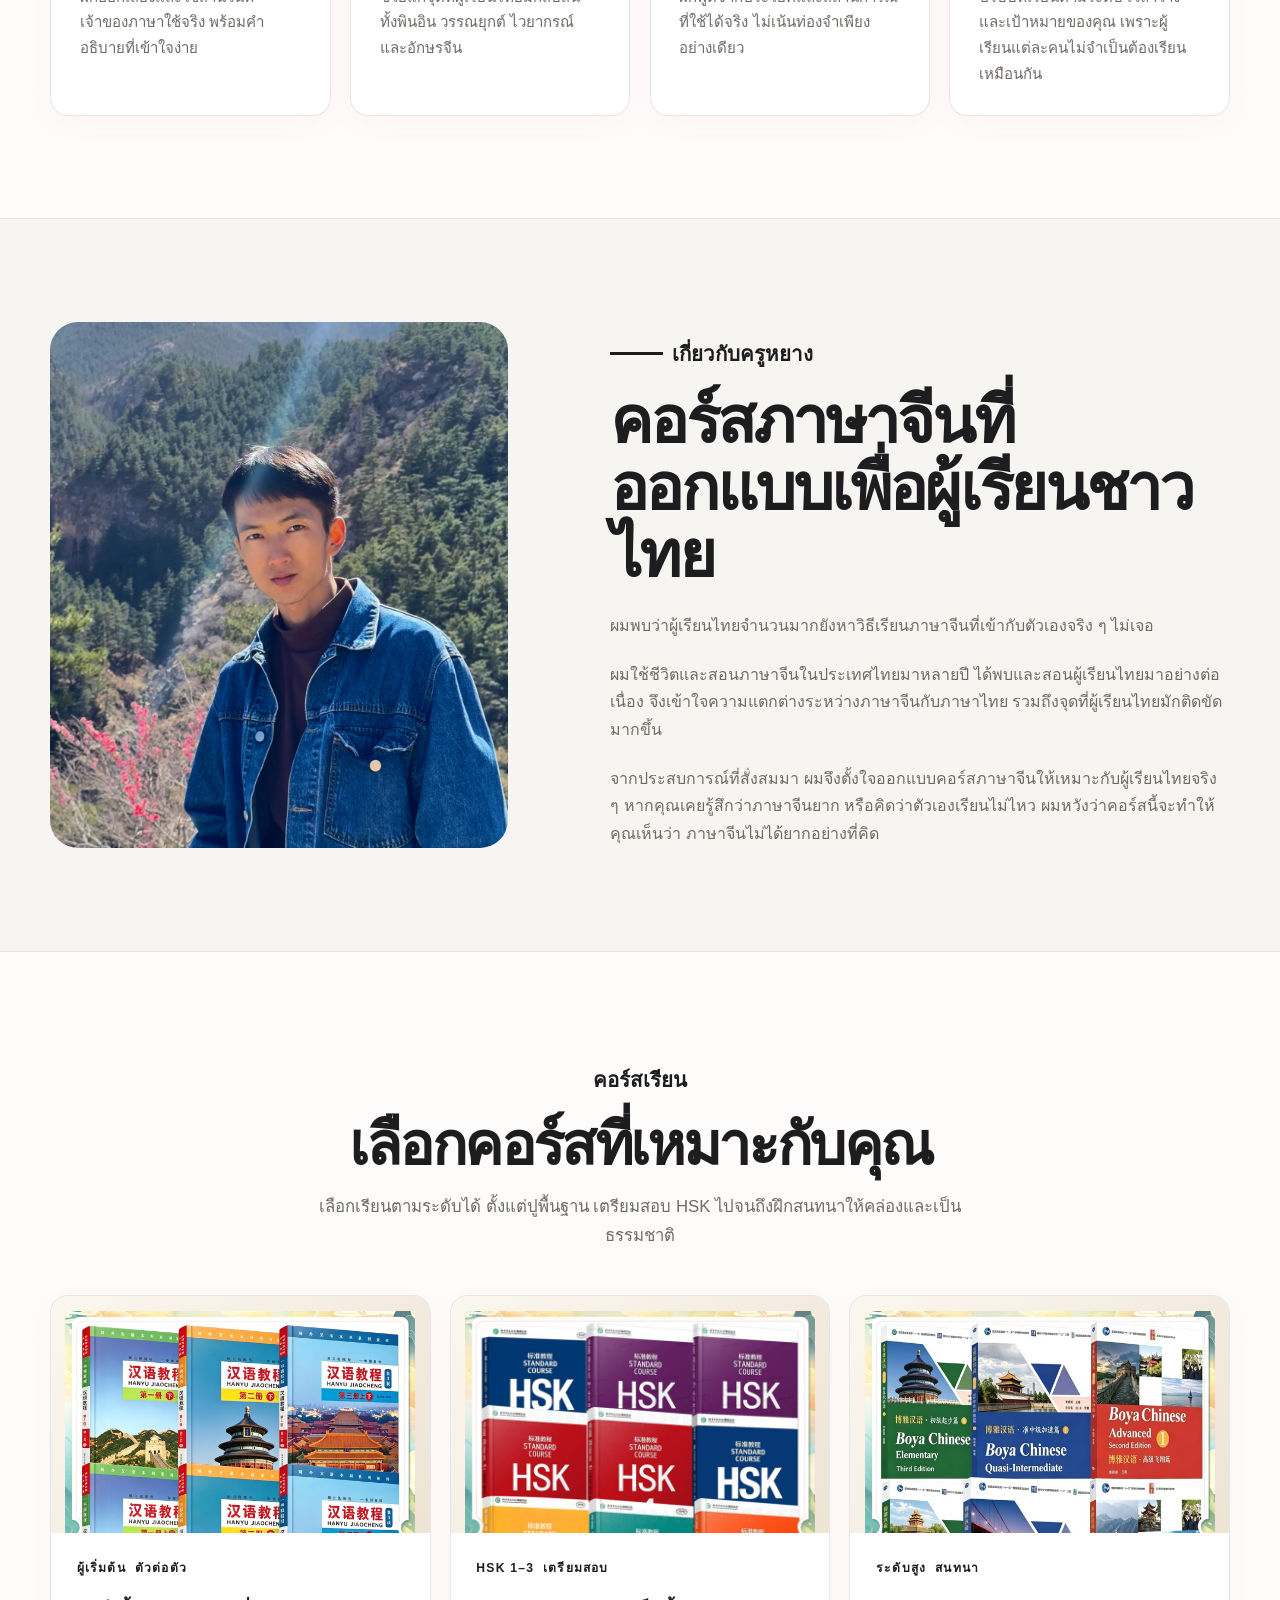
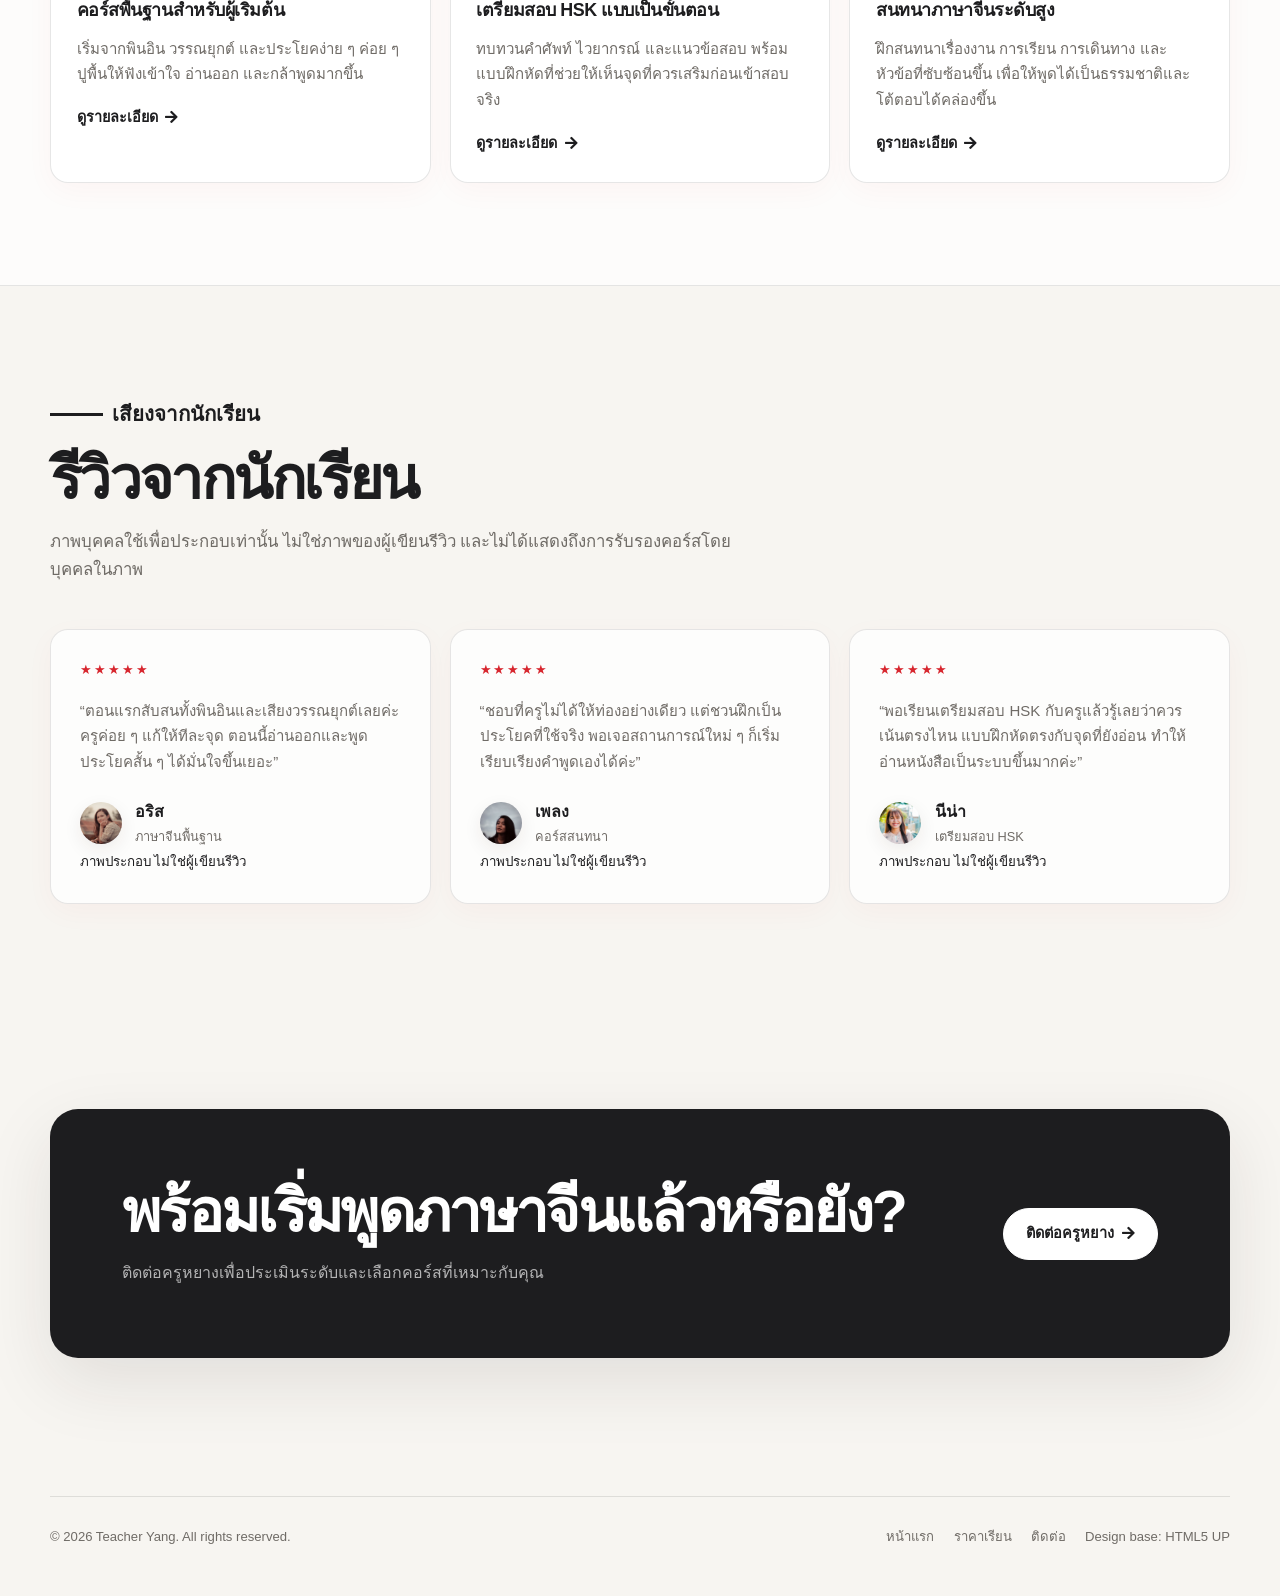
==== commit b3c2702b: "Use real portrait photography with illustrative image labels" ====
--- a/my-website--Chinese/index.html
+++ b/my-website--Chinese/index.html
@@ -171,23 +171,27 @@
           <div class="section-heading reveal">
             <p class="eyebrow">เสียงจากนักเรียน</p>
             <h2>รีวิวจากนักเรียน</h2>
+            <p>ภาพบุคคลใช้เพื่อประกอบเท่านั้น ไม่ใช่ภาพของผู้เขียนรีวิว และไม่ได้แสดงถึงการรับรองคอร์สโดยบุคคลในภาพ</p>
           </div>
 
           <div class="testimonial-grid">
             <article class="testimonial-card reveal">
               <div class="stars">★★★★★</div>
               <p>“ตอนแรกสับสนทั้งพินอินและเสียงวรรณยุกต์เลยค่ะ ครูค่อย ๆ แก้ให้ทีละจุด ตอนนี้อ่านออกและพูดประโยคสั้น ๆ ได้มั่นใจขึ้นเยอะ”</p>
-              <div class="student"><img class="student-avatar" src="images/avatar-aris-thai.jpg" alt="Portrait of Aris" /><div><strong>อริส</strong><span>ภาษาจีนพื้นฐาน</span></div></div>
+              <div class="student"><img class="student-avatar" src="images/review-photo-13205272.jpg" alt="ภาพประกอบ ไม่ใช่ผู้เขียนรีวิว" width="400" height="400" loading="lazy" /><div><strong>อริส</strong><span>ภาษาจีนพื้นฐาน</span></div></div>
+              <small>ภาพประกอบ ไม่ใช่ผู้เขียนรีวิว</small>
             </article>
             <article class="testimonial-card reveal">
               <div class="stars">★★★★★</div>
               <p>“ชอบที่ครูไม่ได้ให้ท่องอย่างเดียว แต่ชวนฝึกเป็นประโยคที่ใช้จริง พอเจอสถานการณ์ใหม่ ๆ ก็เริ่มเรียบเรียงคำพูดเองได้ค่ะ”</p>
-              <div class="student"><img class="student-avatar" src="images/avatar-pleng-thai.jpg" alt="Portrait of Pleng" /><div><strong>เพลง</strong><span>คอร์สสนทนา</span></div></div>
+              <div class="student"><img class="student-avatar" src="images/review-photo-5504134.jpg" alt="ภาพประกอบ ไม่ใช่ผู้เขียนรีวิว" width="400" height="400" loading="lazy" /><div><strong>เพลง</strong><span>คอร์สสนทนา</span></div></div>
+              <small>ภาพประกอบ ไม่ใช่ผู้เขียนรีวิว</small>
             </article>
             <article class="testimonial-card reveal">
               <div class="stars">★★★★★</div>
               <p>“พอเรียนเตรียมสอบ HSK กับครูแล้วรู้เลยว่าควรเน้นตรงไหน แบบฝึกหัดตรงกับจุดที่ยังอ่อน ทำให้อ่านหนังสือเป็นระบบขึ้นมากค่ะ”</p>
-              <div class="student"><img class="student-avatar" src="images/avatar-nina-thai.jpg" alt="Portrait of Nina" /><div><strong>นีน่า</strong><span>เตรียมสอบ HSK</span></div></div>
+              <div class="student"><img class="student-avatar" src="images/review-photo-5271123.jpg" alt="ภาพประกอบ ไม่ใช่ผู้เขียนรีวิว" width="400" height="400" loading="lazy" /><div><strong>นีน่า</strong><span>เตรียมสอบ HSK</span></div></div>
+              <small>ภาพประกอบ ไม่ใช่ผู้เขียนรีวิว</small>
             </article>
           </div>
         </div>
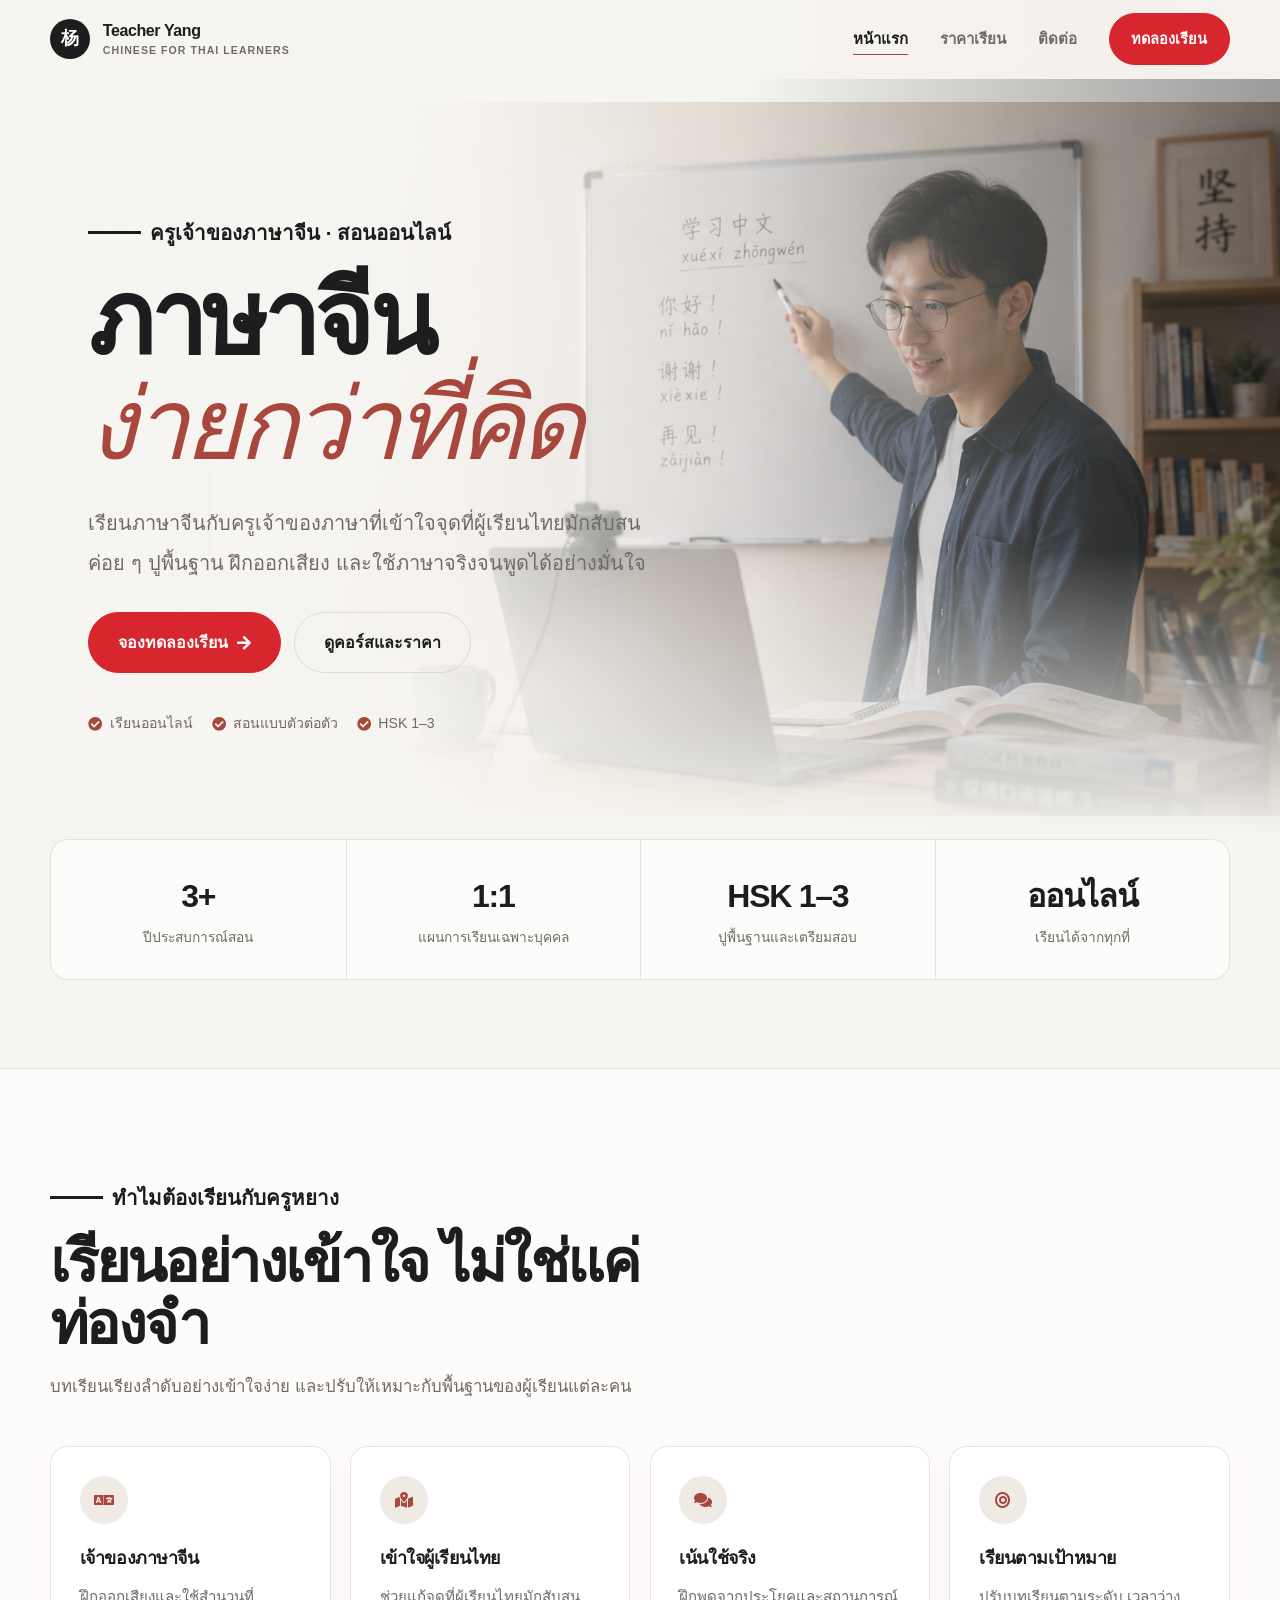
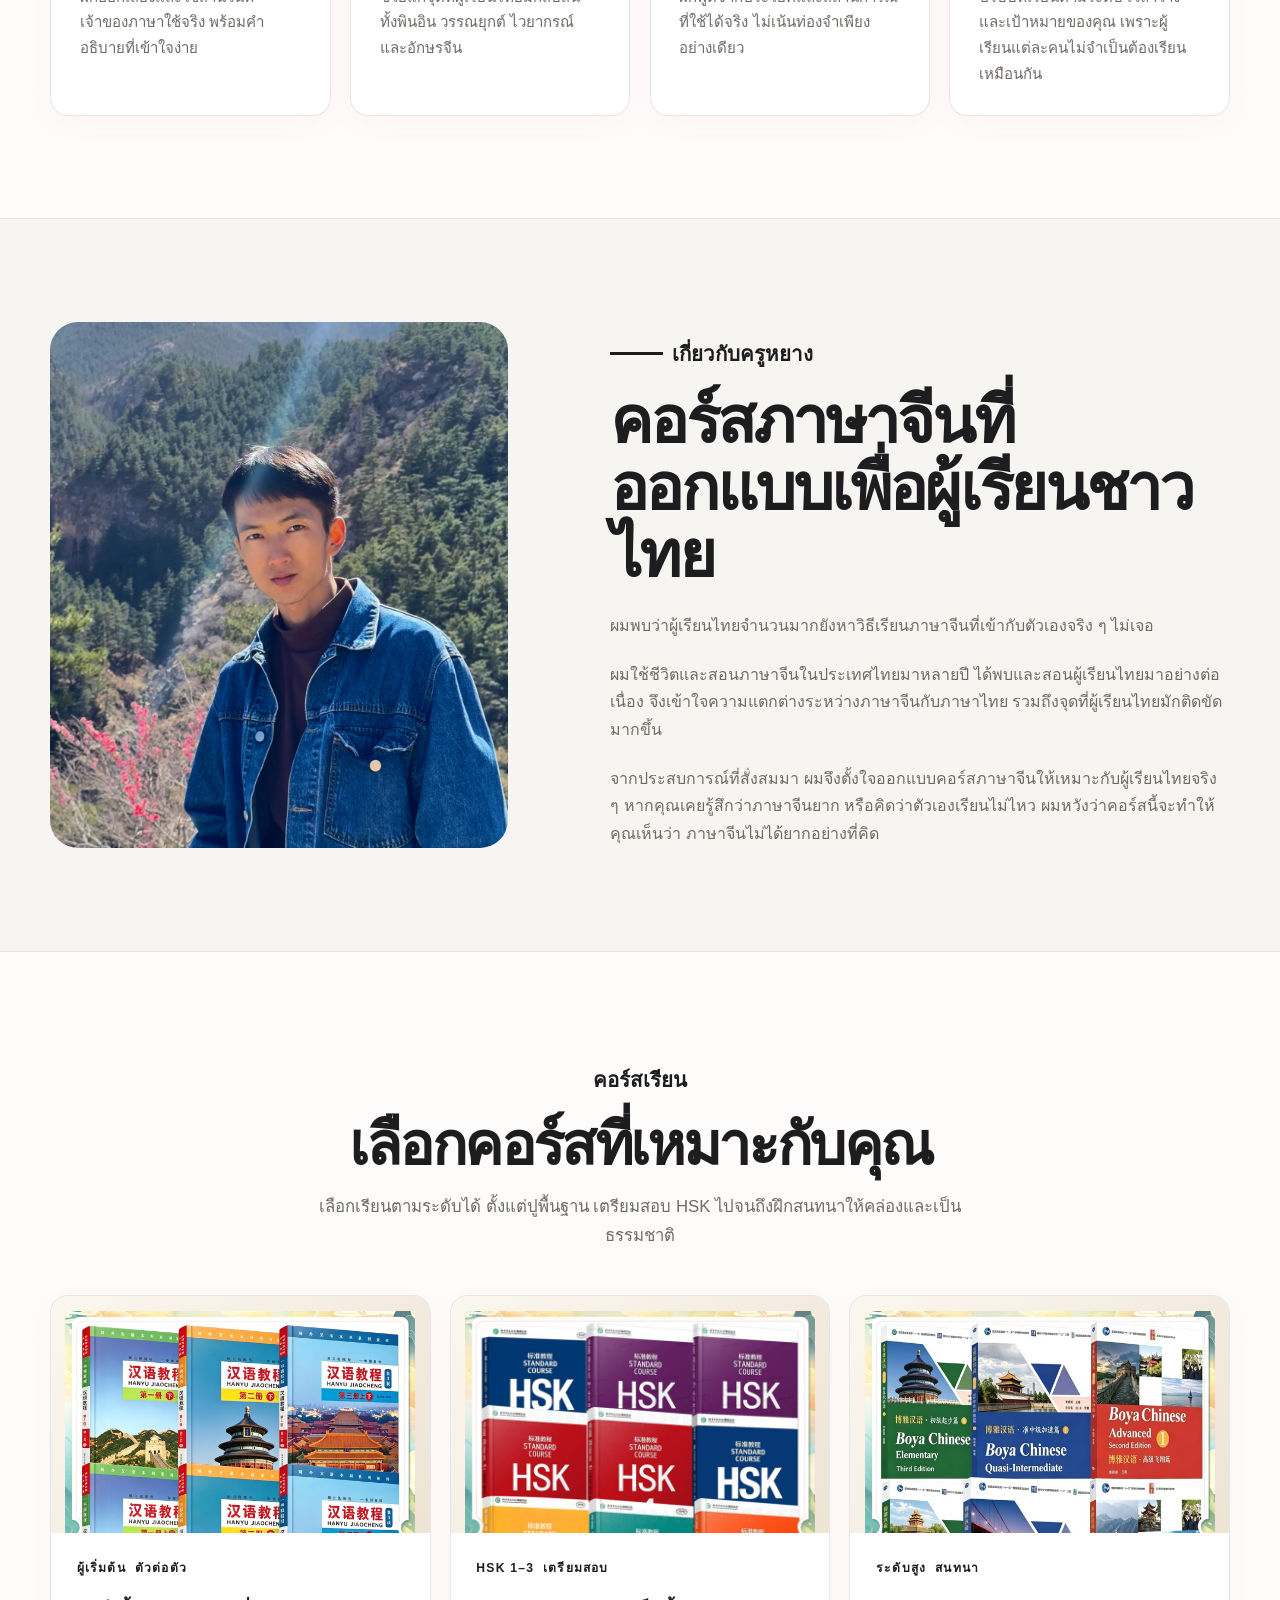
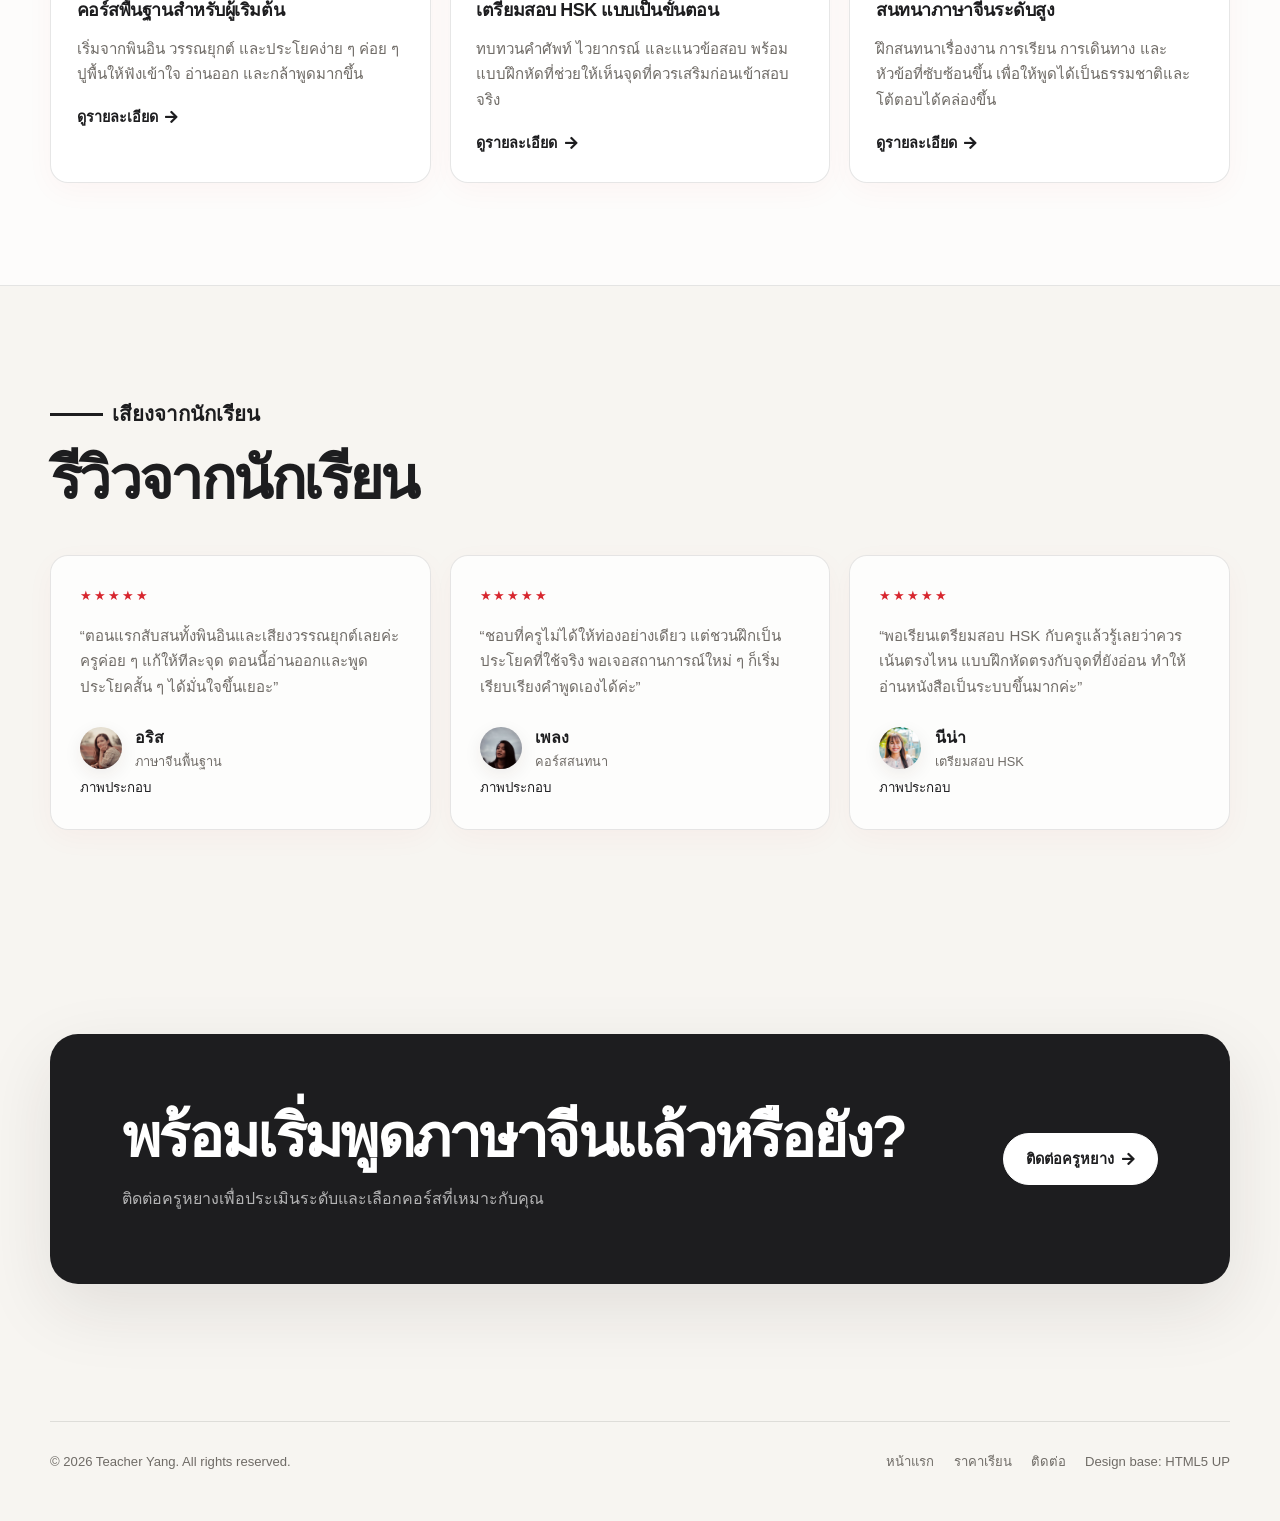
==== commit 5d10f671: "Shorten illustrative portrait captions" ====
--- a/my-website--Chinese/index.html
+++ b/my-website--Chinese/index.html
@@ -171,7 +171,6 @@
           <div class="section-heading reveal">
             <p class="eyebrow">เสียงจากนักเรียน</p>
             <h2>รีวิวจากนักเรียน</h2>
-            <p>ภาพบุคคลใช้เพื่อประกอบเท่านั้น ไม่ใช่ภาพของผู้เขียนรีวิว และไม่ได้แสดงถึงการรับรองคอร์สโดยบุคคลในภาพ</p>
           </div>
 
           <div class="testimonial-grid">
@@ -179,19 +178,19 @@
               <div class="stars">★★★★★</div>
               <p>“ตอนแรกสับสนทั้งพินอินและเสียงวรรณยุกต์เลยค่ะ ครูค่อย ๆ แก้ให้ทีละจุด ตอนนี้อ่านออกและพูดประโยคสั้น ๆ ได้มั่นใจขึ้นเยอะ”</p>
               <div class="student"><img class="student-avatar" src="images/review-photo-13205272.jpg" alt="ภาพประกอบ ไม่ใช่ผู้เขียนรีวิว" width="400" height="400" loading="lazy" /><div><strong>อริส</strong><span>ภาษาจีนพื้นฐาน</span></div></div>
-              <small>ภาพประกอบ ไม่ใช่ผู้เขียนรีวิว</small>
+              <small>ภาพประกอบ</small>
             </article>
             <article class="testimonial-card reveal">
               <div class="stars">★★★★★</div>
               <p>“ชอบที่ครูไม่ได้ให้ท่องอย่างเดียว แต่ชวนฝึกเป็นประโยคที่ใช้จริง พอเจอสถานการณ์ใหม่ ๆ ก็เริ่มเรียบเรียงคำพูดเองได้ค่ะ”</p>
               <div class="student"><img class="student-avatar" src="images/review-photo-5504134.jpg" alt="ภาพประกอบ ไม่ใช่ผู้เขียนรีวิว" width="400" height="400" loading="lazy" /><div><strong>เพลง</strong><span>คอร์สสนทนา</span></div></div>
-              <small>ภาพประกอบ ไม่ใช่ผู้เขียนรีวิว</small>
+              <small>ภาพประกอบ</small>
             </article>
             <article class="testimonial-card reveal">
               <div class="stars">★★★★★</div>
               <p>“พอเรียนเตรียมสอบ HSK กับครูแล้วรู้เลยว่าควรเน้นตรงไหน แบบฝึกหัดตรงกับจุดที่ยังอ่อน ทำให้อ่านหนังสือเป็นระบบขึ้นมากค่ะ”</p>
               <div class="student"><img class="student-avatar" src="images/review-photo-5271123.jpg" alt="ภาพประกอบ ไม่ใช่ผู้เขียนรีวิว" width="400" height="400" loading="lazy" /><div><strong>นีน่า</strong><span>เตรียมสอบ HSK</span></div></div>
-              <small>ภาพประกอบ ไม่ใช่ผู้เขียนรีวิว</small>
+              <small>ภาพประกอบ</small>
             </article>
           </div>
         </div>
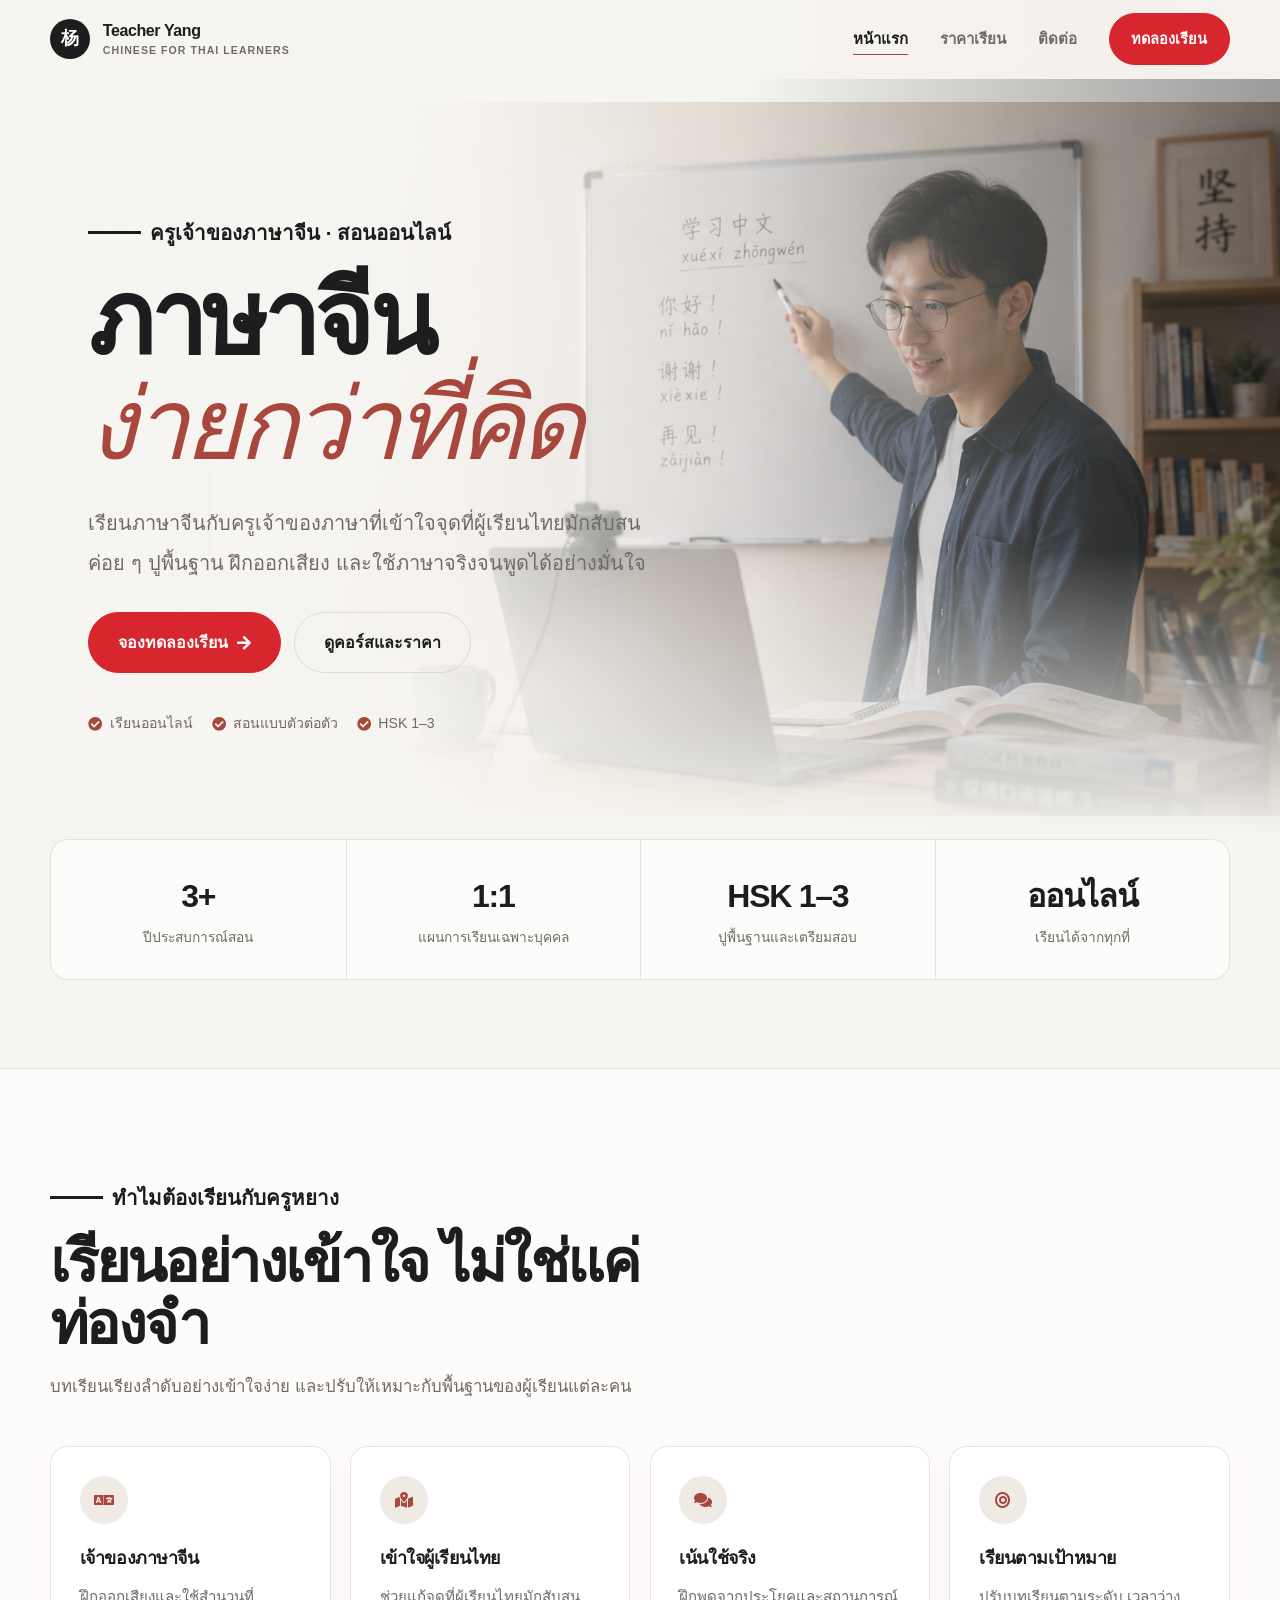
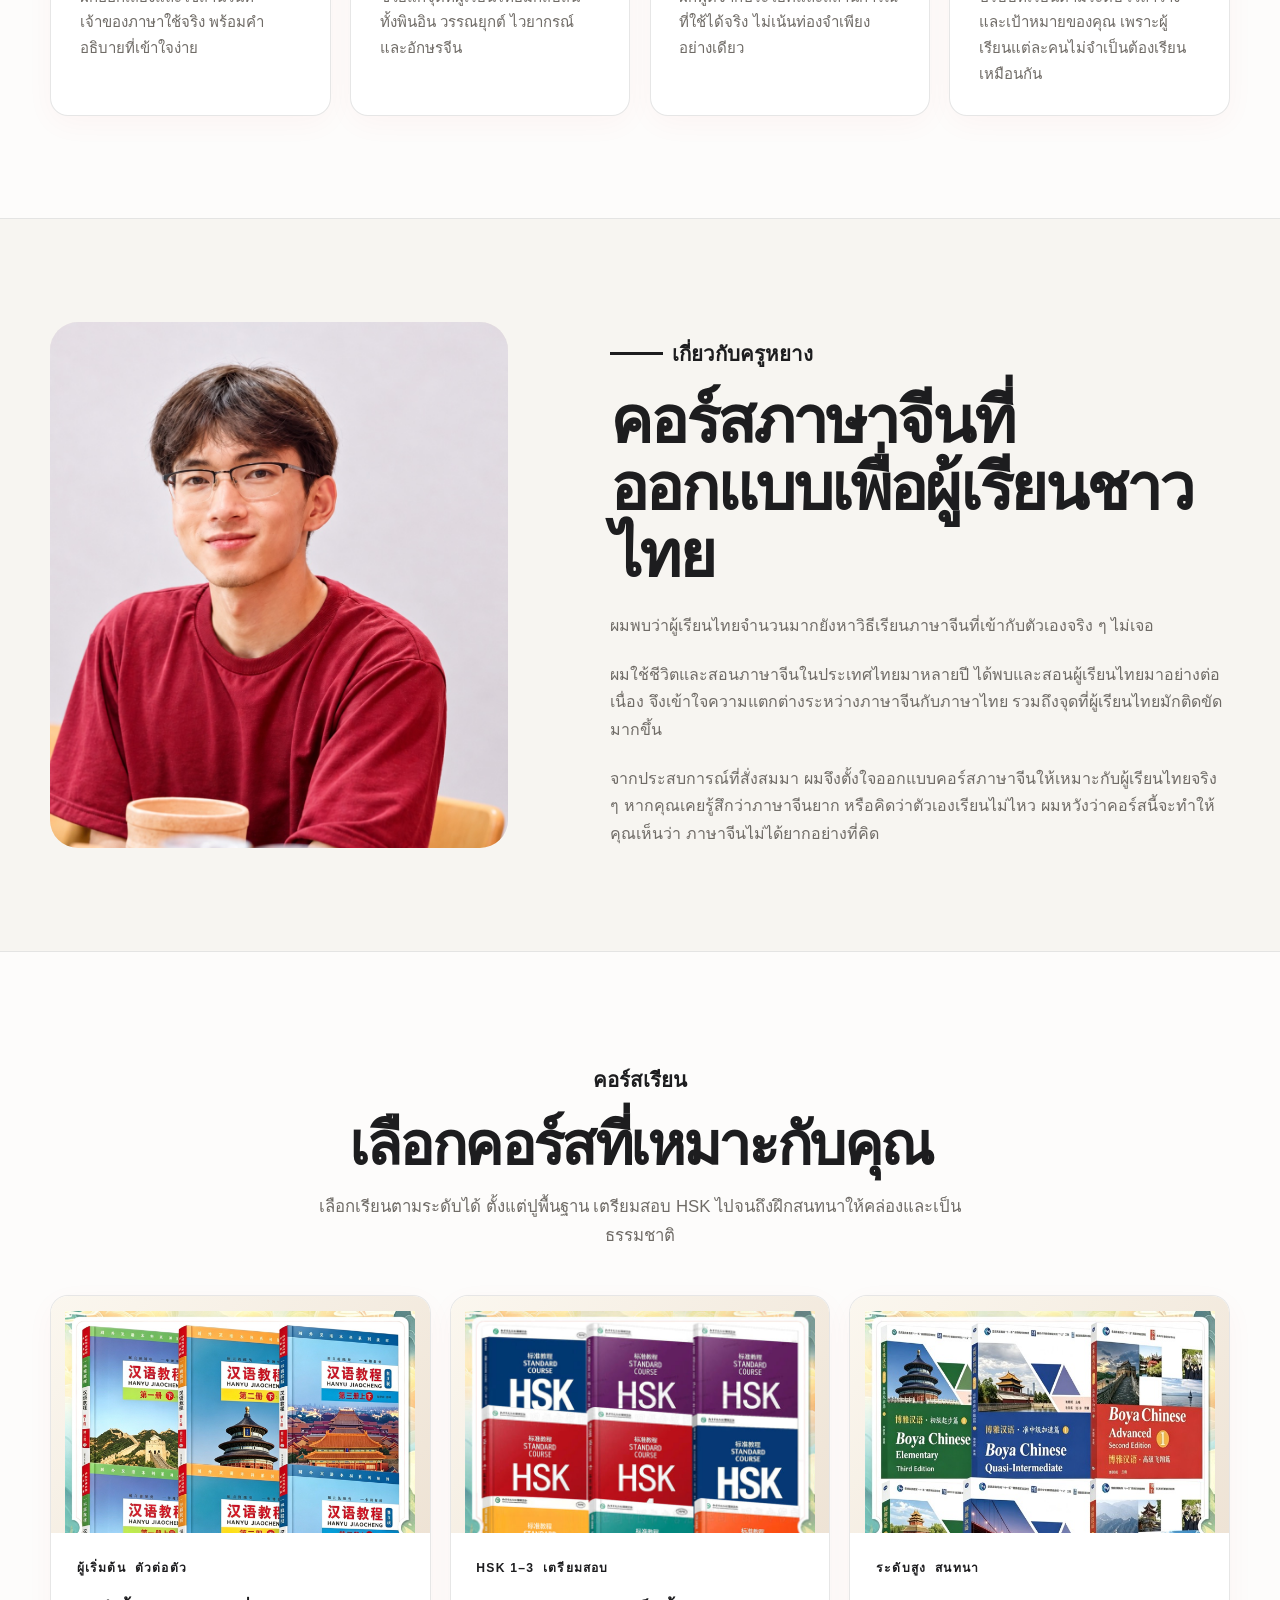
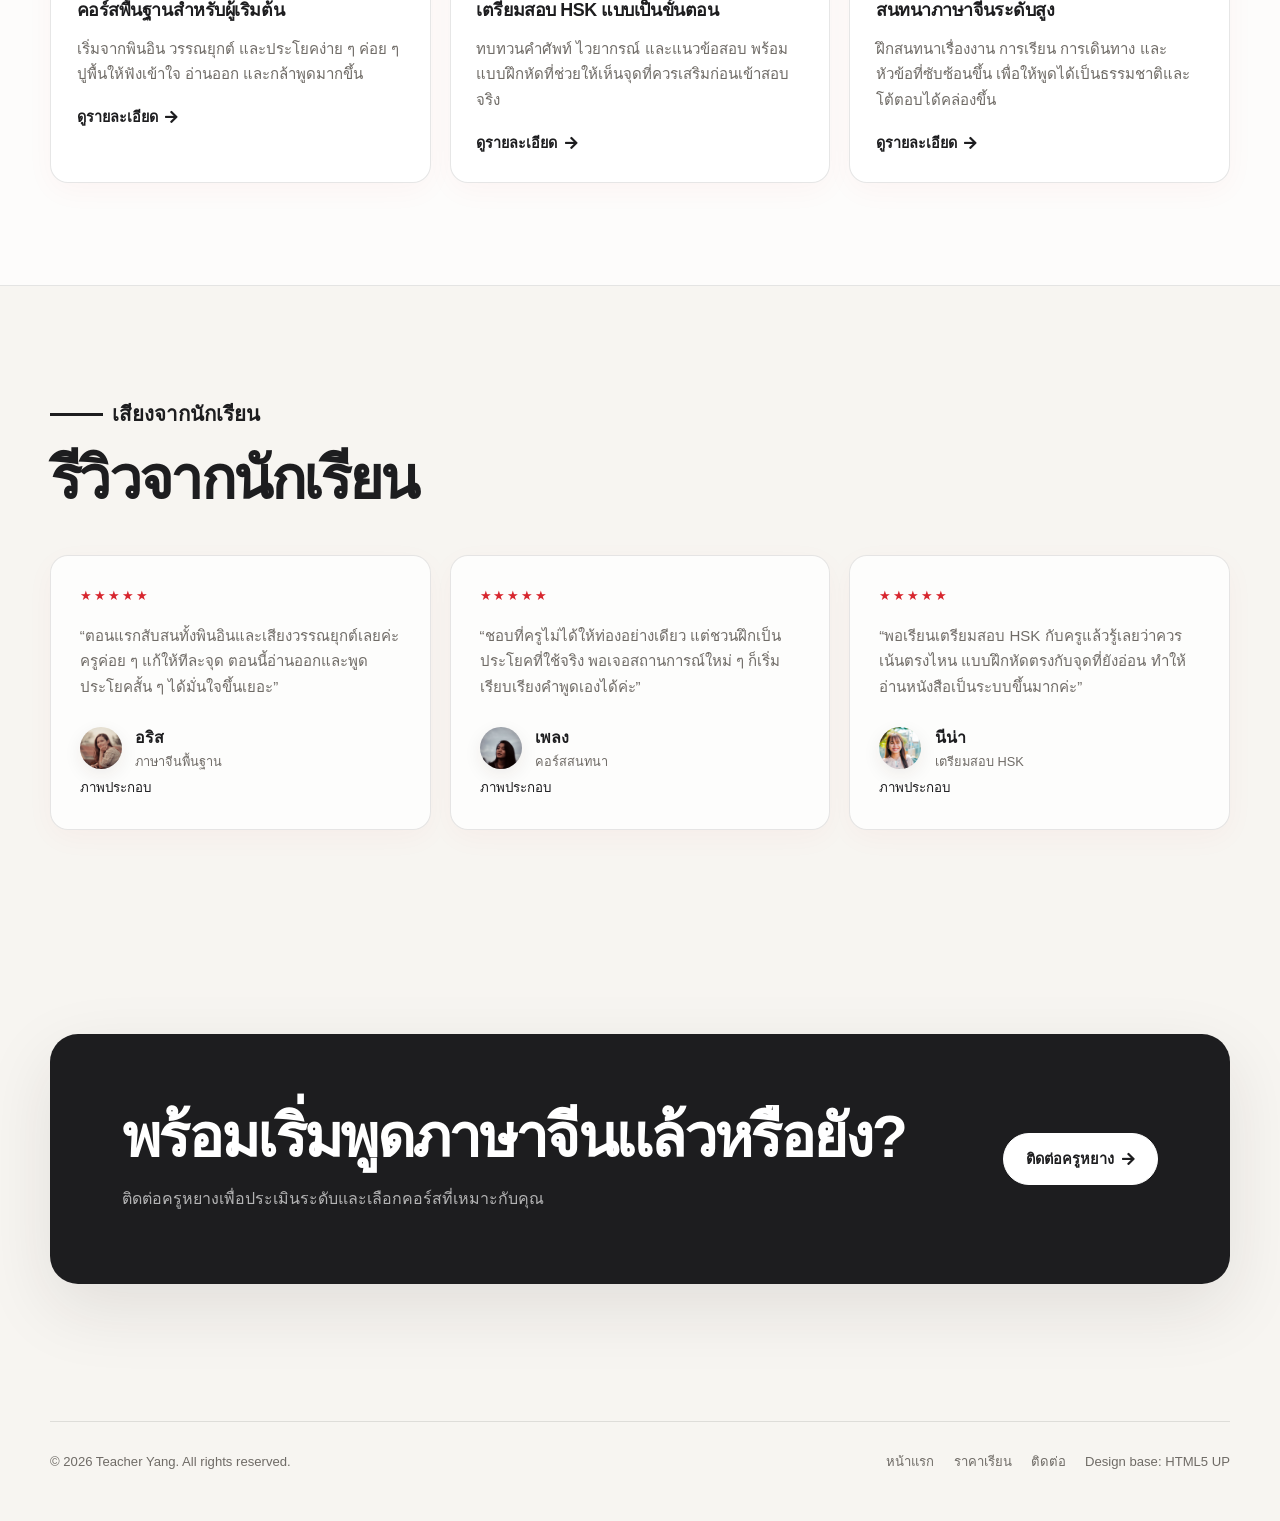
==== commit 688d2a78: "Replace teacher introduction portrait with supplied photo" ====
--- a/my-website--Chinese/index.html
+++ b/my-website--Chinese/index.html
@@ -103,7 +103,7 @@
       <section class="site-section">
         <div class="container about-grid">
           <div class="about-image reveal">
-            <img src="images/teacher-hero.jpg" alt="Portrait of Teacher Yang" />
+            <img src="images/teacher-portrait-red.jpg" alt="ครูหยาง" width="1060" height="1484" loading="lazy" />
           </div>
           <div class="about-copy reveal">
             <p class="eyebrow">เกี่ยวกับครูหยาง</p>
